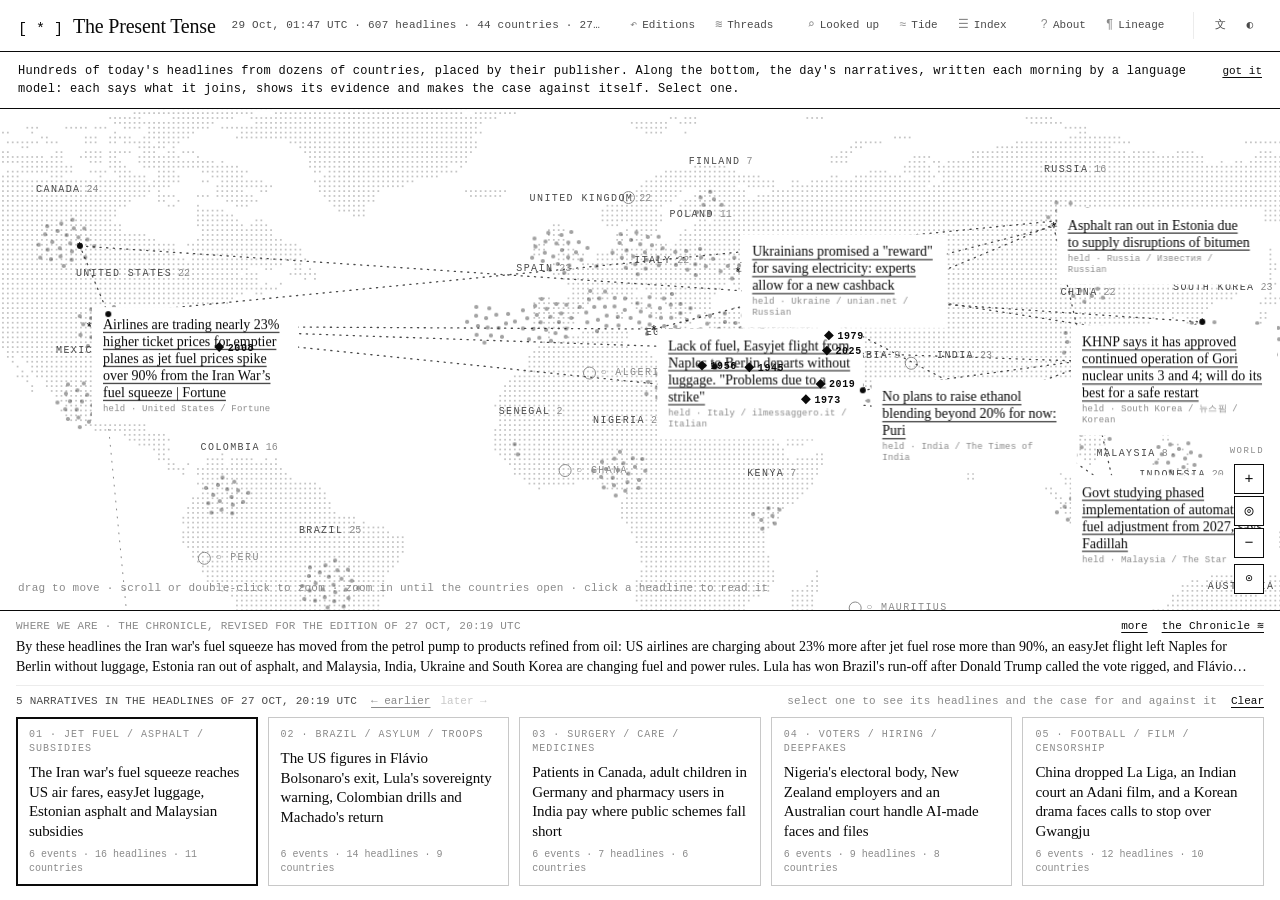
==== index.html @ 2116d000 "No quota, the difference that survives the join, firmness, and the Chronicle's withdrawn list The wr" ====
<!doctype html>
<html lang="en">
<head>
<meta charset="utf-8">
<meta name="viewport" content="width=device-width, initial-scale=1, viewport-fit=cover">
<title>The Present Tense</title>
<meta name="description" content="A field of the world's headlines and the narratives that run through them, with sources, the connections spelled out, and the case against each one.">
<meta name="theme-color" content="#ffffff">
<link rel="icon" href="favicon.svg" type="image/svg+xml">
<link rel="apple-touch-icon" href="icon-180.png">
<link rel="manifest" href="manifest.webmanifest">
<meta property="og:type" content="website">
<meta property="og:site_name" content="The Present Tense">
<meta property="og:title" content="The Present Tense">
<meta property="og:description" content="The day's headlines from dozens of countries, and three to five narratives a day that join them.">
<meta property="og:url" content="https://presenttense.news/">
<meta property="og:image" content="https://presenttense.news/preview.png">
<meta property="og:image:width" content="1200">
<meta property="og:image:height" content="630">
<meta name="twitter:card" content="summary_large_image">
<meta name="twitter:title" content="The Present Tense">
<meta name="twitter:description" content="The day's headlines from dozens of countries, and three to five narratives a day that join them.">
<meta name="twitter:image" content="https://presenttense.news/preview.png">
<link rel="stylesheet" href="style.css">
<script src="app.js" defer></script>
</head>
<body>
<a class="skip" href="#index-panel" data-open="index">Skip to the plain list of headlines</a>

<header class="mast" id="mast">
  <a class="mark" href="#" data-action="home" aria-label="The Present Tense, home">
    <span class="glyph" aria-hidden="true">[ * ]</span>
    <span class="name">The Present Tense</span>
  </a>
  <div class="edition mono" id="edition">opening the collection…</div>
  <nav class="tools" aria-label="Views">
    <span class="group">
      <button class="tool" data-open="editions" aria-pressed="false" data-tip="Every day's narratives, kept. Step back to where we were."><span class="long">Editions</span><span class="short" aria-hidden="true">↶</span></button>
      <a class="tool" href="threads.html" data-tip="The narratives across days, drawn as threads, with the Chronicle beneath."><span class="long">Threads</span><span class="short" aria-hidden="true">≋</span></a>
    </span>
    <span class="group">
      <button class="tool" data-open="attention" aria-pressed="false" data-tip="What people looked up on Wikipedia and talked about on Bluesky and Mastodon yesterday, beside what was printed."><span class="long">Looked up</span><span class="short" aria-hidden="true">⌕</span></button>
      <button class="tool" data-open="tide" aria-pressed="false" data-tip="What arrived, stayed and departed since the previous collection of headlines."><span class="long">Tide</span><span class="short" aria-hidden="true">≈</span></button>
      <button class="tool" data-open="index" aria-pressed="false" data-tip="Every headline in this edition as a plain, searchable list."><span class="long">Index</span><span class="short" aria-hidden="true">☰</span></button>
    </span>
    <span class="group">
      <button class="tool" data-open="about" aria-pressed="false" data-tip="What this is, how it is made, what it costs, who made it."><span class="long">About</span><span class="short" aria-hidden="true">?</span></button>
      <a class="tool" href="lineage.html" data-tip="The books and arguments the idea comes from."><span class="long">Lineage</span><span class="short" aria-hidden="true">¶</span></a>
    </span>
    <span class="group settings">
      <button class="tool glyph-tool" id="lang" aria-pressed="false" aria-label="Original language" data-tip="Each headline in the language it was published in.">文</button>
      <button class="tool glyph-tool" id="night" aria-pressed="false" aria-label="Night" data-tip="White on black.">◐</button>
    </span>
  </nav>
</header>

<div class="first mono" id="first" hidden role="note">
  <span class="first-text">Hundreds of today's headlines from dozens of countries, placed by their publisher. Along the bottom, the day's narratives, written each morning by a language model: each says what it joins, shows its evidence and makes the case against itself. Select one.</span>
  <button class="first-close text" id="first-close" type="button">got it</button>
</div>
<div class="tip mono" id="tip" hidden role="tooltip"></div>

<main id="field" class="field" aria-label="The field of headlines">
  <canvas id="ground" aria-hidden="true"></canvas>
  <div id="world" class="world atlas" aria-hidden="false"></div>
  <div id="labels" class="labels" aria-hidden="true"></div>
  <div class="zoom mono" aria-label="Zoom">
    <span class="zoom-level" id="zoom-level" aria-live="polite">WORLD</span>
    <button id="zoom-in" title="Zoom in (+)">+</button>
    <button id="zoom-fit" title="Fit the constellation (1)">◎</button>
    <button id="zoom-out" title="Zoom out (−)">−</button>
    <button id="zoom-world" title="The whole world (0)">⊙</button>
  </div>
  <p class="hint mono" id="hint">drag to move · scroll or double-click to zoom · zoom in until the countries open · click a headline to read it</p>
  <button class="field-cover mono" id="field-cover" type="button" aria-label="Open the field of headlines"><span>open the field ↗</span></button>
  <button class="field-back mono" id="field-back" type="button">↓ narratives</button>
  <section class="walk" id="walk" hidden aria-label="Walking a narrative" aria-live="polite">
    <div class="walk-top mono"><span id="walk-k"></span><span class="walk-ctl"><button class="text" id="walk-prev" type="button" aria-label="Previous step">←</button><button class="text" id="walk-play" type="button" aria-pressed="false" title="Step through on its own">play</button><button class="text" id="walk-next" type="button" aria-label="Next step">→</button><button class="text" id="walk-stop" type="button" aria-label="Stop walking">×</button></span></div>
    <p class="walk-h" id="walk-h"></p>
    <p class="walk-t" id="walk-t"></p>
    <div class="walk-srcs" id="walk-srcs"></div>
  </section>
</main>

<section class="sheet mono" id="sheet" aria-label="The headlines this narrative cites">
  <button class="sheet-bar" id="sheet-bar" type="button" aria-expanded="false">
    <span class="sheet-k" id="sheet-k"></span>
    <span class="sheet-n" id="sheet-n"></span>
    <span class="sheet-m" id="sheet-m"></span>
  </button>
  <div class="sheet-body" id="sheet-body" hidden></div>
</section>

<section class="narratives" id="narratives" aria-label="The narratives in today's headlines">
  <div class="standing" id="standing" hidden>
    <div class="standing-head mono">
      <span class="standing-eyebrow" id="standing-eyebrow">WHERE WE ARE</span>
      <span class="standing-actions">
        <button class="text" id="standing-more" type="button" aria-expanded="false">more</button>
        <a class="text" href="threads.html#chronicle">the Chronicle ≋</a>
      </span>
    </div>
    <p class="standing-text" id="standing-text"></p>
    <div class="standing-open" id="standing-open" hidden>
      <div class="standing-threads mono" id="standing-threads"></div>
      <div class="standing-record" id="standing-record" hidden></div>
    </div>
  </div>
  <div class="narratives-head mono">
    <span class="narratives-when"><span id="narratives-count">NARRATIVES</span>
      <span class="editions-nav" id="editions-nav" hidden>
        <button class="text" id="edition-earlier" title="The edition before this one">← earlier</button>
        <button class="text" id="edition-later" title="The edition after this one">later →</button>
        <button class="text" id="edition-now" hidden title="Back to today's edition">now</button>
      </span></span>
    <span class="narratives-actions">
      <span id="narratives-hint" class="narratives-hint">select one to see its headlines and the case for and against it</span>
      <button class="text" id="narratives-clear" hidden>Clear</button>
    </span>
  </div>
  <div class="narratives-strip" id="narratives-strip" role="list"></div>
</section>

<aside class="drawer" id="drawer" hidden aria-label="Narrative">
  <div class="drawer-top mono">
    <span id="drawer-eyebrow">NARRATIVE</span>
    <button class="close" data-close="drawer" aria-label="Close the narrative">×</button>
  </div>
  <div class="drawer-body" id="drawer-body"></div>
</aside>

<aside class="panel" id="editions-panel" hidden aria-label="Editions: every edition of narratives">
  <div class="panel-top mono"><span>EDITIONS · WHERE WE WERE</span><button class="close" data-close="editions" aria-label="Close">×</button></div>
  <div class="panel-body" id="editions-body"></div>
</aside>

<aside class="panel" id="attention-panel" hidden aria-label="What people looked up and talked about">
  <div class="panel-top mono"><span>LOOKED UP · A SECOND REGISTER</span><button class="close" data-close="attention" aria-label="Close">×</button></div>
  <div class="panel-body" id="attention-body"></div>
</aside>

<aside class="panel" id="tide-panel" hidden aria-label="The tide: what changed since the previous edition">
  <div class="panel-top mono"><span>THE TIDE</span><button class="close" data-close="tide" aria-label="Close">×</button></div>
  <div class="panel-body" id="tide-body"></div>
</aside>

<aside class="panel" id="index-panel" hidden aria-label="Every headline in this edition">
  <div class="panel-top mono"><span>THE INDEX</span><button class="close" data-close="index" aria-label="Close">×</button></div>
  <div class="panel-body" id="index-body">
    <div class="index-controls">
      <input id="search" type="search" placeholder="Search headlines, publishers, countries" aria-label="Search headlines">
      <div class="chips" id="region-chips"></div>
    </div>
    <ol class="index-list" id="index-list"></ol>
  </div>
</aside>

<aside class="panel" id="about-panel" hidden aria-label="About this site">
  <div class="panel-top mono"><span>ABOUT</span><button class="close" data-close="about" aria-label="Close">×</button></div>
  <div class="panel-body prose" id="about-body">
    <h2>The day's headlines, and the narratives that run through them.</h2>
    <p>The Present Tense gathers hundreds of headlines from publishers in dozens of countries and lays them out as a field, roughly by geography, each one a link to the original report. Once a day a language model reads the whole collection and writes, in plain language, three to five narratives: only the joins that hold, so a quiet day has fewer. A narrative is an idea that joins unlike events: a price in one country, a strike in a second, a court case in a third, that turn out to share a cause, a mechanism, an actor or a shape.</p>
    <p>The narrative is the idea; the headlines are its evidence; what it joins is listed at the top of each one. They are shown along the bottom of the page. Every edition is kept: <button class="tool-ref" data-open="editions" type="button"><span class="g" aria-hidden="true">↶</span>Editions</button> lists where we were, each narrative says what it continues from the edition before and what has changed, and the field can be stepped back to the headlines an earlier edition read. <a class="tool-ref" href="threads.html"><span class="g" aria-hidden="true">≋</span>Threads</a> draws the narratives across days and carries the Chronicle, a running account of where things stand by these headlines, revised after each edition. <a class="tool-ref" href="lineage.html"><span class="g" aria-hidden="true">¶</span>Lineage</a> says where the idea comes from.</p>
      <p><button class="tool-ref" data-open="attention" type="button"><span class="g" aria-hidden="true">⌕</span>Looked up</button> is a second register beside the headlines: yesterday's most-viewed Wikipedia articles in each of twenty-eight language editions, Bluesky's trending topics and the hashtags trending on a few Mastodon servers. It shows what people looked up and talked about against what publishers printed. It is context for the narratives, never evidence, and the model may mention it but cannot cite it.</p>
      <p>"Walk this narrative", at the top of each one, steps through it a beat at a time with the field moving under it: the claim, each event and its headlines, each connection, each horizon back in time, and the case against. Each narrative says how firm it is: firm when the cause or actor is named in the headlines themselves, plausible when the join is a reading a careful reader could contest, tentative when the pattern may be an artefact of the sample or the day. The narratives are interpretations, not findings. Each one states a claim, shows which headlines it rests on, says what might connect them, and then sets out the strongest case against itself in a final section called <em>The case against</em>. Read both. The point is the argument, not the verdict.</p>
    <h3>Where we are, and the record</h3>
    <p>At the top of the narratives sits a paragraph from the Chronicle: where things stand today by these headlines, revised after every edition, with its threads as links into the narratives that continue them. The whole Chronicle, with every earlier version, is on <a href="threads.html#chronicle">Threads</a>. Beneath it is the record: with each revision the Chronicle's keeper writes one sentence saying what the day is in the longer story since 1945. Those sentences are added to and never revised, so over months they become a history of the present written as it happened, by a machine that is held to what it said.</p>
    <h3>What you are looking at</h3>
    <p>Headlines come from the GDELT Article List, which indexes world news metadata: titles, links, publishers, languages and timestamps. Nothing else is copied. Each headline links to its publisher. The map places a headline at its <em>publisher's</em> country, never at the event's location. Headlines appear in English by default; the original wording is always one tap away (<span class="tool-ref static"><span class="g" aria-hidden="true">文</span>Original</span> in the header), and a country's press is not that country's people. <button class="tool-ref" data-open="index" type="button"><span class="g" aria-hidden="true">☰</span>Index</button> is every headline in the edition as a plain, searchable list.</p>
    <p>Geography on this page is loose on purpose. Headlines are pushed apart so you can read them, so Europe swells and the oceans fill. Hollow rings mark countries we have publishers for but heard nothing from in this collection. That is a gap in our listening, not a silence in the country. Many countries have no publisher here at all. The field is partial and says so.</p>
    <h3>How we got here</h3>
    <p>Every narrative ends with four horizons, each anchored to the start of a regime the world is still living inside: since 2020, since 2008, since 1989 and since 1945. Each asks what that regime put in place that today's headlines are living inside. When a join is about something older than 1945, water, land, a border, a religion, the writer may add a fifth horizon that reaches further back and names its own starting year. They place the day's pattern on longer trajectories, sociological, economic, demographic, migratory, environmental, technological and legal, and they point to the moments and books they stand on. A ruler above them marks those moments, and a click on a mark finds it in the field. Zoom the field out past the world and it reaches back in time: today's headlines fade and the library's moments appear at their places, Masjed Soleyman in 1908, Suez in 1869, Petrograd in 1917, each a link, with dotted lines from the moments a narrative stands on to the headlines it joins. They are written as a trajectory, not a verdict: how the present might have arrived, with the dates and institutions named so the reader can check and disagree.</p>
    <h3>The tide</h3>
    <p><button class="tool-ref" data-open="tide" type="button"><span class="g" aria-hidden="true">≈</span>Tide</button> compares every collection with the one before. Headlines that arrived, stayed or departed are marked, and departed headlines can be shown as ghosts. The present is only legible against the recent past.</p>
    <h3>How it stays live</h3>
    <p id="about-live">A scheduled job collects a fresh bounded sample of headlines, translates new ones, and asks Claude to write a new edition of narratives against a strict schema: a claim, sourced sections, a mandatory case against, and four historical horizons. Headlines are collected four times a day and read once, in a batch request that runs the same model at half the price; the headlines a narrative cites stay in the field until the next edition. The site refuses an edition whose citations do not resolve. Collection without a key keeps the previous narratives and marks them as older than the headlines.</p>
    <h3>What it costs, and how to help</h3>
    <p id="about-support">The site is free, with no paywall and no advertising. It costs about US$1.15 a day to run, almost all of it the model's fees for writing the narratives and revising the Chronicle. If you read it and want it to keep going, you can <a href="https://ko-fi.com/thepresenttense" target="_blank" rel="noopener">buy it a coffee</a>; a coffee covers two or three editions. Donations pay that bill and nothing else.</p>
    <p id="about-contact">Write to <a href="mailto:hello@presenttense.news">hello@presenttense.news</a>. If a narrative joins things it should not, or misses a join it should have made, that is the kind of reading the site is for, and it is worth saying so.</p>
    <h3>Credits and limits</h3>
    <p>Concept and direction: Craig Smith. First prototype, collector and map derivation: Codex. This version, the seed edition and the writing brief: Claude. Headline metadata: <a href="https://www.gdeltproject.org/" target="_blank" rel="noopener">The GDELT Project</a>. Land: <a href="https://www.naturalearthdata.com/" target="_blank" rel="noopener">Natural Earth</a>. The line "the future arrives as somebody else's maintenance" is Codex's.</p>
    <p>Visits are counted by <a href="https://www.goatcounter.com/" target="_blank" rel="noopener">GoatCounter</a>: page views only, no cookies, no identification of readers, and nothing about which narrative or headline you opened. The counts are <a href="https://presenttense.goatcounter.com/" target="_blank" rel="noopener">public</a>.</p>
    <p class="mono small" id="about-edition"></p>
  </div>
</aside>

<aside class="panel" id="more-panel" hidden aria-label="More">
  <div class="panel-top mono"><span>MORE</span><button class="close" data-close="more" aria-label="Close">×</button></div>
  <div class="panel-body more-body" id="more-body">
    <button class="more-item" data-open="editions" type="button"><span class="w">EDITIONS</span><span class="d">Every edition of narratives, where we were</span></button>
    <button class="more-item" data-open="tide" type="button"><span class="w">THE TIDE</span><span class="d">What arrived, stayed and departed since the previous collection</span></button>
    <button class="more-item" data-open="index" type="button"><span class="w">THE INDEX</span><span class="d">Every headline, as a plain searchable list</span></button>
    <a class="more-item" href="threads.html"><span class="w">THREADS</span><span class="d">The narratives across days, and the Chronicle</span></a>
    <button class="more-item" data-open="about" type="button"><span class="w">ABOUT</span><span class="d">What this is, what it costs, who made it</span></button>
    <a class="more-item" href="lineage.html"><span class="w">LINEAGE</span><span class="d">Where the idea comes from</span></a>
    <button class="more-item" id="more-lang" type="button"><span class="w">ORIGINAL</span><span class="d">Show headlines in their source language</span></button>
    <button class="more-item" id="more-night" type="button"><span class="w">NIGHT</span><span class="d">White on black</span></button>
    <p class="support">The site is free and costs about US$1.15 a day to write. <a href="https://ko-fi.com/thepresenttense" target="_blank" rel="noopener">Buy it a coffee</a> if you want it to keep going. Write to <a href="mailto:hello@presenttense.news">hello@presenttense.news</a>.</p>
  </div>
</aside>

<nav class="tabs mono" id="tabs" aria-label="Sections">
  <button class="tab" data-tab="field" type="button" aria-pressed="false"><span class="g" aria-hidden="true">⊙</span>Field</button>
  <button class="tab" data-tab="paper" type="button" aria-pressed="true"><span class="g" aria-hidden="true">¶</span>Narratives</button>
  <a class="tab" href="threads.html"><span class="g" aria-hidden="true">≋</span>Threads</a>
  <button class="tab" data-tab="attention" type="button" aria-pressed="false"><span class="g" aria-hidden="true">⌕</span>Looked up</button>
  <button class="tab" data-tab="more" type="button" aria-pressed="false"><span class="g" aria-hidden="true">⋯</span>More</button>
</nav>

<div class="card" id="card" hidden role="dialog" aria-label="Headline"></div>
<div class="scrim" id="scrim" hidden></div>
<div class="toast mono" id="toast" hidden></div>
<div id="errlog" hidden></div>
<!-- Visits are counted by GoatCounter: page views only, no cookies, no fingerprinting, and the URL hash (which carries the view state) is never sent. -->
<script data-goatcounter="https://presenttense.goatcounter.com/count" async src="https://gc.zgo.at/count.js"></script>
</body>
</html>
---- style.css ----
:root {
  --bg: #ffffff;
  --ink: #0a0a0a;
  --ink-2: #4a4a4a;
  --ink-3: #8a8a8a;
  --ink-4: #c8c8c8;
  --ink-5: #ececec;
  --panel: #ffffff;
  --land-far: #c4c4c4;
  --land-near: #dedede;
  --serif: "Iowan Old Style", "Palatino Linotype", Palatino, Georgia, "Times New Roman", serif;
  --mono: ui-monospace, "SF Mono", Menlo, Consolas, "Liberation Mono", monospace;
  --sans: -apple-system, BlinkMacSystemFont, "Helvetica Neue", Arial, sans-serif;
  --mast-h: 52px;
  --strip-h: 150px;
  --drawer-w: 460px;
  --ease: cubic-bezier(.2,.7,.2,1);
}
:root[data-theme="night"] {
  --bg: #050505;
  --ink: #f2f2f2;
  --ink-2: #c0c0c0;
  --ink-3: #8c8c8c;
  --ink-4: #4a4a4a;
  --ink-5: #1c1c1c;
  --panel: #0a0a0a;
  --land-far: #4e4e4e;
  --land-near: #2a2a2a;
}

* { box-sizing: border-box; }
html, body { height: 100%; margin: 0; }
body {
  background: var(--bg);
  color: var(--ink);
  font-family: var(--serif);
  font-size: 16px;
  line-height: 1.4;
  overflow: hidden;
  -webkit-font-smoothing: antialiased;
}
.mono { font-family: var(--mono); font-size: 11px; letter-spacing: .02em; }
.small { font-size: 11px; color: var(--ink-3); }
button { font: inherit; color: inherit; background: none; border: 0; padding: 0; cursor: pointer; }
button:focus-visible, a:focus-visible, input:focus-visible { outline: 2px solid var(--ink); outline-offset: 2px; }
a { color: inherit; }
[hidden] { display: none !important; }
.skip { position: absolute; left: -999px; top: 8px; background: var(--bg); padding: 6px 10px; z-index: 100; }
.skip:focus { left: 8px; }

/* Masthead */
.mast {
  position: fixed; inset: 0 0 auto 0; height: var(--mast-h); z-index: 30;
  display: grid; grid-template-columns: auto 1fr auto; align-items: center; gap: 16px;
  padding: 0 18px; background: var(--bg); border-bottom: 1px solid var(--ink);
}
.mark { display: flex; align-items: baseline; gap: 10px; text-decoration: none; }
.mark .glyph { font-family: var(--mono); font-size: 15px; }
.mark .name { font-size: 20px; letter-spacing: -.01em; }
.edition { color: var(--ink-2); text-align: center; white-space: nowrap; overflow: hidden; text-overflow: ellipsis; }
.tools { display: flex; gap: 2px; align-items: center; }
.tools .group { display: inline-flex; gap: 2px; }
.tools .group + .group { margin-left: 14px; }
.tools .group.settings { margin-left: 18px; padding-left: 12px; border-left: 1px solid var(--ink-5); }
.glyph-tool { font-size: 13px; padding: 4px 7px; }
/* a plain sentence under a header item, on hover or focus */
.tip { position: fixed; top: calc(var(--mast-h) + 6px); z-index: 60; max-width: 300px; background: var(--ink); color: var(--bg); padding: 7px 10px; font-size: 11px; line-height: 1.45; letter-spacing: .01em; pointer-events: none; }
.tip::before { content: ""; position: absolute; top: -5px; left: var(--tip-x, 20px); border: 5px solid transparent; border-top: 0; border-bottom-color: var(--ink); }
/* the first visit: one line under the masthead, dismissed once */
.first { position: fixed; left: 0; right: 0; top: var(--mast-h); z-index: 29; display: flex; gap: 18px; align-items: baseline; justify-content: space-between; padding: 10px 18px; background: var(--bg); border-bottom: 1px solid var(--ink); color: var(--ink); font-size: 12px; line-height: 1.5; }
.first-close { white-space: nowrap; }
.tool { font-family: var(--mono); font-size: 11px; padding: 6px 9px; border-radius: 2px; color: var(--ink-2); }
.tool { display: inline-flex; align-items: center; }
.tool .short { display: inline; order: -1; margin-right: 5px; color: var(--ink-3); font-size: 12px; letter-spacing: 0; }
.tool:hover .short, .tool[aria-pressed="true"] .short { color: inherit; }
.tool:hover { color: var(--ink); }
.tool[aria-pressed="true"] { color: var(--bg); background: var(--ink); }

/* Field */
.field {
  position: fixed; inset: var(--mast-h) 0 0 0; overflow: hidden; cursor: grab;
  touch-action: none; user-select: none; -webkit-user-select: none;
}
.field.dragging { cursor: grabbing; }
#ground { position: absolute; inset: 0; width: 100%; height: 100%; }
.world, .labels { position: absolute; left: 0; top: 0; width: 0; height: 0; }
.labels { pointer-events: none; }

.bead {
  position: absolute; left: 0; top: 0; width: 220px;
  padding: 6px 8px; text-align: left; line-height: 1.22;
  font-size: 15px; color: var(--ink);
  transform-origin: 0 0; will-change: transform;
  transition: opacity .35s var(--ease);
}
.bead .t { display: block; }
.bead .m { display: block; font-family: var(--mono); font-size: 9.5px; color: var(--ink-3); margin-top: 3px; letter-spacing: .02em; }
.bead .alt { display: none; font-size: 12px; font-style: italic; color: var(--ink-2); margin-top: 3px; }
.bead .dot { display: none; width: 6px; height: 6px; border-radius: 50%; background: var(--ink); margin: 1px; }
.bead:hover { z-index: 5; }
.bead:hover .alt { display: block; }
.bead.lit { z-index: 6; width: 200px; background: var(--bg); box-shadow: 0 0 0 3px var(--bg); font-size: 14px; }
.bead.lit .t { text-decoration: underline; text-decoration-thickness: 1px; text-underline-offset: 3px; }
.bead.lit .m { font-size: 9px; }
.bead.lit.quiet { width: auto; padding: 0; background: none; box-shadow: none; }
.bead.lit.quiet .t, .bead.lit.quiet .m, .bead.lit.quiet .alt { display: none; }
.bead.lit.quiet .dot { display: block; }
.bead.ghost { color: var(--ink-3); font-style: italic; }
.bead.ghost .t::before { content: "† "; font-style: normal; }
.world.tide .bead.arrived .m::before { content: "+ "; color: var(--ink); }
.bead.focus { z-index: 7; }
.bead.held .m::before { content: "held · "; color: var(--ink-3); }

/* zoom levels: atlas and region show dots; near and close show cards */
.world.atlas .bead:not(.lit), .world.region .bead:not(.lit) { width: 14px; height: 14px; padding: 0; }
.world.atlas .bead:not(.lit) .t, .world.atlas .bead:not(.lit) .m, .world.atlas .bead:not(.lit) .alt,
.world.region .bead:not(.lit) .t, .world.region .bead:not(.lit) .m, .world.region .bead:not(.lit) .alt { display: none; }
.world.atlas .bead:not(.lit) .dot, .world.region .bead:not(.lit) .dot { display: block; }
.world.atlas .bead:not(.lit) .dot { width: 3.5px; height: 3.5px; margin: 5.25px; }
.world.region .bead:not(.lit) .dot { width: 5px; height: 5px; margin: 4.5px; }
.world.atlas .bead:not(.lit):hover .t, .world.region .bead:not(.lit):hover .t, .world.atlas .bead:not(.lit):focus-visible .t, .world.region .bead:not(.lit):focus-visible .t {
  display: block; position: absolute; left: 14px; top: -3px; width: 230px; font-size: 13px; line-height: 1.2;
  background: var(--bg); box-shadow: 0 0 0 3px var(--bg); z-index: 9;
}
.world.atlas .bead:not(.lit):hover .m, .world.region .bead:not(.lit):hover .m { display: block; position: absolute; left: 14px; top: 100%; }
.world.time .bead:not(.lit) { width: 14px; height: 14px; padding: 0; }
.world.time .bead:not(.lit) .t, .world.time .bead:not(.lit) .m, .world.time .bead:not(.lit) .alt { display: none; }
.world.time .bead:not(.lit) .dot { display: block; width: 3px; height: 3px; margin: 5.5px; }
.world.near .bead:not(.lit) { width: 220px; }
.world.close .bead:not(.lit) { width: 300px; font-size: 18px; }
.world.near .bead:not(.lit) .t, .world.close .bead:not(.lit) .t { animation: appear .3s var(--ease); }
@keyframes appear { from { opacity: 0; } to { opacity: 1; } }

.world.reading .bead:not(.lit):not(.ghost) { opacity: .38; }
.world.reading.near .bead:not(.lit):not(.ghost), .world.reading.close .bead:not(.lit):not(.ghost) { opacity: .6; }
.world.reading.near .bead:not(.lit):not(.ghost):hover, .world.reading.close .bead:not(.lit):not(.ghost):hover { opacity: 1; }
.world.reading.focusing .bead.lit:not(.focus) { opacity: .4; }
.world.reading .bead.ghost { opacity: .15; }
.world.tide .bead.lit { }

/* moments: the library's history at its places, shown when the field is zoomed out past the world (and, when lit by a narrative, at the world too) */
.moment { position: absolute; left: 0; top: 0; display: none; align-items: baseline; gap: 5px; padding: 0; background: none; color: var(--ink-2); font-family: var(--mono); font-size: 10px; letter-spacing: .06em; white-space: nowrap; cursor: pointer; z-index: 4; opacity: calc(.3 + .45 * var(--time, 0)); }
.moment.on { display: inline-flex; }
.moment .mk { width: 5px; height: 5px; background: var(--ink-2); transform: rotate(45deg); flex: none; }
.moment .y { color: var(--ink); }
.moment .p { color: var(--ink-3); }
.moment.quiet .y, .moment.quiet .p { display: none; }
.moment:hover, .moment.focus { z-index: 8; opacity: 1; color: var(--ink); }
.moment:hover .p, .moment.focus .p, .moment.lit .p { color: var(--ink-2); }
.moment.lit { opacity: 1; z-index: 6; }
.moment.lit .mk { background: var(--ink); width: 7px; height: 7px; }
.moment.lit .y { font-weight: 700; }
.moment.lit.quiet .y { display: inline; }
.world.time .bead:not(.lit) { opacity: calc(1 - .8 * var(--time, 0)) !important; }
.world.time .bead.lit { opacity: calc(1 - .35 * var(--time, 0)); }
.field.time .label { opacity: .3; }
.ruler-mark { background: none; border: 0; padding: 0; cursor: pointer; }
.label {
  position: absolute; left: 0; top: 0; transform-origin: 0 0; white-space: nowrap;
  font-family: var(--mono); font-size: 10px; letter-spacing: .14em; color: var(--ink-2); text-transform: uppercase;
}
.label b { font-weight: 400; color: var(--ink-3); margin-left: 6px; letter-spacing: 0; }
.label.silent { color: var(--ink-3); }
.label.silent::before { content: "○ "; }
.label.new-voice::before { content: "+ "; }
.world.near .label, .world.close .label { font-size: 12px; letter-spacing: .18em; color: var(--ink); }
.world.near .label b, .world.close .label b { color: var(--ink-3); }
.world.near .label b::before, .world.close .label b::before { content: "· "; }

.zoom { position: absolute; right: 16px; bottom: calc(var(--strip-h) + 16px); display: flex; flex-direction: column; align-items: flex-end; gap: 2px; z-index: 12; }  /* above lit and focused beads (6, 7) and the open bead (9) */
.zoom button { width: 30px; height: 30px; border: 1px solid var(--ink); background: var(--bg); font-size: 15px; line-height: 1; }
.zoom button:hover { background: var(--ink); color: var(--bg); }
.zoom button:disabled { color: var(--ink-4); border-color: var(--ink-4); cursor: default; }
.zoom button:disabled:hover { background: var(--bg); }
.zoom-level { font-size: 9px; letter-spacing: .16em; color: var(--ink-3); margin-bottom: 4px; }
#zoom-world { font-size: 12px; margin-top: 4px; }
/* the walk: one step at a time through a narrative, the field moving with it */
.walk { position: absolute; left: 18px; bottom: calc(var(--strip-h) + 16px); width: 440px; max-width: calc(100% - 36px); z-index: 16; background: var(--bg); border: 1px solid var(--ink); padding: 10px 14px 12px; box-shadow: 0 0 0 4px var(--bg); }
.walk-top { display: flex; justify-content: space-between; align-items: baseline; gap: 12px; color: var(--ink-3); }
.walk-ctl { display: inline-flex; gap: 12px; }
.walk-ctl .text[aria-pressed="true"] { color: var(--ink); }
.walk-h { font-family: var(--serif); font-size: 19px; line-height: 1.2; letter-spacing: -.01em; margin: 6px 0 4px; }
.walk-t { font-family: var(--serif); font-size: 14px; line-height: 1.4; margin: 0; color: var(--ink-2); max-height: 7.2em; overflow: hidden; }
.walk-srcs { margin-top: 8px; display: flex; flex-direction: column; gap: 4px; }
.walk-srcs .source { font-size: 12.5px; }
body.walking .hint, body.walking .zoom { display: none; }
@media (max-width: 760px) {
  .walk { left: 12px; right: 12px; width: auto; max-width: none; bottom: calc(var(--tabs-h) + 12px); }
  body.walking .field-back, body.walking .sheet { display: none !important; }
  .walk-t { font-size: 14.5px; max-height: 8.6em; }
}
.walk-btn { display: inline-block; margin: 0 0 14px; font-family: var(--mono); font-size: 11px; letter-spacing: .06em; }
.hint { position: absolute; left: 18px; bottom: calc(var(--strip-h) + 14px); color: var(--ink-3); margin: 0; z-index: 11; pointer-events: none; }

/* Narratives: the strip along the bottom */
.narratives {
  position: fixed; left: 0; right: 0; bottom: 0; z-index: 20; background: var(--bg); border-top: 1px solid var(--ink);
  padding: 8px 16px 12px; transition: right .5s var(--ease);
}
body.drawer-open .narratives { right: var(--drawer-w); }
/* Where we are: the Chronicle's standing paragraph, lifted to the top of the paper. Collapsed to two lines until opened. */
.standing { border-bottom: 1px solid var(--ink-5); margin: 0 0 8px; padding: 0 0 8px; }
.standing-head { display: flex; justify-content: space-between; align-items: baseline; gap: 12px; color: var(--ink-3); margin-bottom: 3px; }
.standing-actions { display: inline-flex; gap: 14px; white-space: nowrap; flex: none; }
.standing-text { font-family: var(--serif); font-size: 14px; line-height: 1.4; margin: 0; color: var(--ink); display: -webkit-box; -webkit-line-clamp: 2; -webkit-box-orient: vertical; overflow: hidden; }
.standing.open .standing-text { display: block; -webkit-line-clamp: none; overflow: visible; }
.standing-open { margin-top: 8px; display: flex; flex-direction: column; gap: 8px; }
.standing-threads { display: flex; flex-wrap: wrap; gap: 6px 8px; color: var(--ink-3); }
.standing-threads .chip { border: 1px solid var(--ink-4); padding: 2px 7px; font-size: 10px; letter-spacing: .06em; color: var(--ink-2); background: none; cursor: pointer; }
.standing-threads .chip:hover { border-color: var(--ink); color: var(--ink); }
.standing-threads a.chip { text-decoration: none; }
.standing-threads .chip.silent { color: var(--ink-3); border-style: dashed; }
.standing-record .sect { margin: 0 0 2px; }
.standing-record .rec { display: grid; grid-template-columns: 56px 1fr; gap: 10px; font-family: var(--serif); font-size: 13.5px; line-height: 1.4; margin: 0 0 3px; }
.standing-record .rec .d { font-family: var(--mono); font-size: 10px; letter-spacing: .08em; color: var(--ink-3); padding-top: 3px; }
.narratives-head { display: flex; justify-content: space-between; align-items: baseline; gap: 12px; color: var(--ink-2); margin-bottom: 8px; }
.narratives-actions { display: inline-flex; gap: 14px; align-items: baseline; }
.narratives-hint { color: var(--ink-3); }
.narratives-when { display: inline-flex; gap: 14px; align-items: baseline; flex-wrap: wrap; }
.editions-nav { display: inline-flex; gap: 10px; }
.editions-nav .text { color: var(--ink-3); }
.editions-nav .text:hover:not(:disabled) { color: var(--ink); }
.editions-nav .text:disabled { color: var(--ink-4); cursor: default; text-decoration: none; }
.narratives.past { background: var(--ink-5); }
.narratives.past #narratives-count { color: var(--ink); }
.since { margin: 0 0 16px; padding: 10px 12px; border-left: 2px solid var(--ink); }
.since .sect { margin: 0 0 4px; }
.since-text { font-size: 14px; line-height: 1.45; color: var(--ink-2); margin: 0 0 6px; }
.since-link { display: block; text-align: left; font-family: var(--mono); font-size: 11px; color: var(--ink-2); line-height: 1.5; padding: 2px 0; }
.since-link .q { font-family: var(--serif); font-size: 13px; color: var(--ink); }
.since-link:hover .q { text-decoration: underline; }
.editions-intro { font-size: 14px; color: var(--ink-2); line-height: 1.45; margin: 0 0 18px; }
.edition-group { margin: 0 0 22px; }
.edition-group h4 { font-weight: 400; font-size: 10px; letter-spacing: .12em; color: var(--ink-3); margin: 0 0 6px; }
.edition-group h4 .when { color: var(--ink); }
.edition-group h4 .now { color: var(--ink); }
.edition-group.current h4 .when { text-decoration: underline; text-underline-offset: 3px; }
.edition-list { list-style: none; margin: 0; padding: 0; }
.edition-narrative { display: block; width: 100%; text-align: left; padding: 6px 8px; border-left: 1px solid var(--ink-4); margin: 0 0 4px; }
.edition-narrative:hover, .edition-narrative.open { border-left-color: var(--ink); background: var(--ink-5); }
.edition-narrative .k { display: block; font-family: var(--mono); font-size: 9.5px; letter-spacing: .08em; color: var(--ink-3); margin-bottom: 2px; }
.edition-narrative .n { display: block; font-size: 14px; line-height: 1.3; }
/* lineage page */
.page { max-width: 660px; margin: 0 auto; padding: 96px 18px 96px; }
.page h1 { font-size: 34px; font-weight: 400; letter-spacing: -.015em; line-height: 1.1; margin: 0 0 6px; }
.page .standfirst { font-size: 18px; color: var(--ink-2); line-height: 1.4; margin: 0 0 32px; }
.page h2 { font-size: 20px; font-weight: 400; margin: 34px 0 8px; }
.page p { font-size: 16px; line-height: 1.55; margin: 0 0 14px; }
.page .back { font-family: var(--mono); font-size: 11px; color: var(--ink-2); }
.support, .page .support, .chronicle .support { font-size: 11px; color: var(--ink-3); margin: 28px 0 8px; }
.support a { color: var(--ink-2); }
.page .note { font-size: 13px; color: var(--ink-3); line-height: 1.45; border-top: 1px solid var(--ink-4); padding-top: 14px; margin-top: 36px; }
a.tool { text-decoration: none; display: inline-flex; align-items: center; }
.narratives-strip {
  display: grid; grid-auto-flow: column; grid-auto-columns: minmax(200px, 1fr); gap: 10px;
  overflow-x: auto; overscroll-behavior-x: contain; scroll-snap-type: x proximity; scrollbar-width: thin; padding-bottom: 2px;
}
.narrative {
  display: flex; flex-direction: column; gap: 7px; text-align: left; min-width: 0; padding: 10px 12px 9px;
  border: 1px solid var(--ink-4); background: var(--bg); color: var(--ink); scroll-snap-align: start;
  transition: border-color .2s var(--ease);
}
.narrative:hover { border-color: var(--ink); }
.narrative:focus-visible { outline: 2px solid var(--ink); outline-offset: 2px; }
.narrative[aria-pressed="true"] { border-color: var(--ink); box-shadow: inset 0 0 0 1px var(--ink); }
.narrative .k { font-family: var(--mono); font-size: 10px; letter-spacing: .1em; color: var(--ink-3); }
.narrative .n { font-family: var(--serif); font-size: 15px; line-height: 1.3; letter-spacing: -.005em; }
.narrative .m { font-family: var(--mono); font-size: 10px; color: var(--ink-3); margin-top: auto; }
body.drawer-open .narrative[aria-pressed="true"] .m::after { content: " · open"; color: var(--ink); }
body.drawer-open .narratives-hint { display: none; }
.text { font-family: var(--mono); font-size: 11px; color: var(--ink); text-decoration: underline; text-underline-offset: 3px; }
.text:hover { text-decoration-thickness: 2px; }
.reading-nav { display: inline-flex; gap: 14px; }

/* Drawer and panels */
.drawer, .panel {
  position: fixed; top: var(--mast-h); right: 0; bottom: 0; width: var(--drawer-w); z-index: 25;
  background: var(--panel); border-left: 1px solid var(--ink); display: flex; flex-direction: column;
  animation: slide .4s var(--ease);
}
@keyframes slide { from { transform: translateX(24px); } to { transform: none; } }
.panel { width: min(520px, 100vw); }
.drawer-top, .panel-top { display: flex; justify-content: space-between; align-items: center; padding: 10px 16px; border-bottom: 1px solid var(--ink-5); color: var(--ink-2); }
.close { font-size: 20px; line-height: 1; color: var(--ink-2); padding: 0 4px; }
.close:hover { color: var(--ink); }
.drawer-body, .panel-body { overflow-y: auto; padding: 18px 20px 60px; overscroll-behavior: contain; }

.reading-kicker { font-family: var(--mono); font-size: 11px; color: var(--ink-3); letter-spacing: .08em; }
.reading-line { font-size: 26px; line-height: 1.15; letter-spacing: -.015em; margin: 6px 0 12px; }
.reading-claim { font-size: 15px; color: var(--ink-2); line-height: 1.45; margin: 0 0 18px; }
.events { margin: 0 0 14px; }
.events .sect { margin: 0 0 4px; }
.events-list { list-style: none; margin: 0; padding: 0; display: flex; flex-wrap: wrap; gap: 6px; }
.event-btn { font-family: var(--mono); font-size: 11px; letter-spacing: .02em; color: var(--ink-2); background: none; border: 1px solid var(--line); border-radius: 2px; padding: 4px 8px; cursor: pointer; display: inline-flex; gap: 8px; align-items: baseline; text-align: left; }
.event-btn .c { color: var(--ink-3); font-size: 10px; }
.event-btn:hover, .event-btn[aria-pressed="true"] { border-color: var(--ink); color: var(--ink); }
.event-btn[aria-pressed="true"] { background: var(--ink); color: var(--paper); }
.event-btn[aria-pressed="true"] .c { color: var(--paper); opacity: .7; }
.rungs { list-style: none; margin: 0; padding: 0; border-top: 1px solid var(--ink); }
.rung { border-bottom: 1px solid var(--ink-5); }
.rung-btn { display: grid; grid-template-columns: 22px 1fr auto; gap: 10px; width: 100%; text-align: left; padding: 12px 0; align-items: baseline; }
.rung-btn .k { font-family: var(--mono); font-size: 12px; color: var(--ink-2); }
.rung-btn .l { font-size: 17px; line-height: 1.2; }
.rung-btn .kind { font-family: var(--mono); font-size: 9.5px; letter-spacing: .1em; color: var(--ink-3); text-transform: uppercase; }
.rung.observation .k::before { content: "●"; }
.rung.interpretation .k::before { content: "◐"; }
.rung.break .k::before { content: "○"; }
.rung.break { border-top: 1px solid var(--ink); margin-top: 8px; }
.rung.break .rung-btn .l { font-style: italic; }
.rung.open .rung-btn .l { text-decoration: underline; text-underline-offset: 4px; text-decoration-thickness: 1px; }
.frags { list-style: none; margin: 0 0 8px 32px; padding: 0; }
.frag-btn { display: flex; gap: 8px; width: 100%; text-align: left; padding: 7px 0; font-size: 15px; line-height: 1.25; align-items: baseline; }
.frag-btn .s { font-family: var(--mono); font-size: 11px; color: var(--ink-3); width: 10px; }
.frag.open .frag-btn { font-weight: 600; }
.frag-body { padding: 2px 0 14px 18px; }
.frag-text { margin: 0 0 12px; font-size: 15px; line-height: 1.45; }
.src-wrap { position: relative; }
.src-wrap > .text { position: absolute; right: 0; top: 8px; font-size: 10px; color: var(--ink-3); margin: 0 !important; }
.src-wrap > .text:hover { color: var(--ink); }
.src { display: block; text-decoration: none; padding: 7px 70px 7px 0; border-top: 1px solid var(--ink-5); }
.src:hover .h { text-decoration: underline; text-underline-offset: 3px; }
.src .w { font-family: var(--mono); font-size: 10px; color: var(--ink-3); letter-spacing: .04em; }
.src .h { display: block; font-size: 14px; line-height: 1.25; margin: 2px 0; }
.src .o { display: block; font-size: 12px; font-style: italic; color: var(--ink-2); }
.ref { display: block; padding: 8px 0; border-top: 1px solid var(--ink-5); text-decoration: none; }
.ref .w { font-family: var(--mono); font-size: 10px; color: var(--ink-3); letter-spacing: .06em; }
.ref .h { display: block; font-size: 14px; }
.ref .h:hover { text-decoration: underline; }
.ref .q { display: block; font-size: 12.5px; color: var(--ink-2); line-height: 1.35; margin-top: 2px; }
.sect { font-family: var(--mono); font-size: 9.5px; letter-spacing: .14em; color: var(--ink-3); margin: 12px 0 2px; }
/* How we got here */
.horizons { margin-top: 26px; }
.horizons .sect { margin: 0 0 2px; }
.horizons-intro { font-size: 13px; color: var(--ink-3); margin: 0 0 14px; font-style: italic; }
.ruler { position: relative; height: 46px; margin: 4px 6px 18px; }
.ruler-line { position: absolute; left: 0; right: 0; top: 22px; border-top: 1px solid var(--ink); }
.ruler-tick { position: absolute; top: 28px; transform: translateX(-50%); font-family: var(--mono); font-size: 9px; letter-spacing: .08em; color: var(--ink-3); }
.ruler-tick::before { content: ""; position: absolute; left: 50%; top: -7px; height: 5px; border-left: 1px solid var(--ink-3); }
.ruler-mark { position: absolute; top: 2px; transform: translateX(-50%); font-family: var(--mono); font-size: 15px; line-height: 1; color: var(--ink); text-decoration: none; }
.ruler-mark.stack { top: -9px; }
.ruler-mark.before { color: var(--ink-3); }
.ruler-mark:hover { transform: translateX(-50%) scale(1.5); }
.horizon { border-top: 1px solid var(--ink-5); padding: 12px 0 6px; }
.horizon-head { display: flex; justify-content: space-between; align-items: baseline; gap: 10px; }
.horizon-head .hl { font-size: 17px; }
.horizon-head .hy { font-family: var(--mono); font-size: 10px; color: var(--ink-3); letter-spacing: .06em; white-space: nowrap; }
.horizon-lens { font-family: var(--mono); font-size: 9.5px; letter-spacing: .14em; color: var(--ink-3); margin: 2px 0 8px; }
.horizon-text { font-size: 14.5px; line-height: 1.5; margin: 0 0 8px; }
.horizon-toggle { font-size: 10.5px; color: var(--ink-2); margin-bottom: 6px; }
.horizon-refs { display: none; margin: 2px 0 8px; }
.horizon-refs.open { display: block; }

.reading-foot { display: flex; justify-content: space-between; margin-top: 22px; padding-top: 12px; border-top: 1px solid var(--ink); }
.reading-foot .cites { font-family: var(--mono); font-size: 10.5px; color: var(--ink-3); }

/* Tide */
.tide-counts { display: grid; grid-template-columns: repeat(3, 1fr); gap: 8px; margin: 4px 0 16px; }
.tide-counts div { border: 1px solid var(--ink); padding: 10px; }
.tide-counts .n { font-size: 28px; line-height: 1; letter-spacing: -.02em; }
.tide-counts .w { font-family: var(--mono); font-size: 10px; color: var(--ink-3); letter-spacing: .08em; margin-top: 6px; }
.tide-list { list-style: none; margin: 0 0 14px; padding: 0; }
.tide-list li { padding: 6px 0; border-top: 1px solid var(--ink-5); font-size: 14px; line-height: 1.25; }
.tide-list li a { text-decoration: none; }
.tide-list li a:hover { text-decoration: underline; }
.tide-list .w { font-family: var(--mono); font-size: 10px; color: var(--ink-3); display: block; }
.tide-list li.ghost { color: var(--ink-2); font-style: italic; }
.toggle { display: inline-flex; align-items: center; gap: 8px; font-family: var(--mono); font-size: 11px; margin: 4px 0 14px; }
.toggle input { accent-color: var(--ink); }
.silent-list { font-family: var(--mono); font-size: 11px; line-height: 1.8; color: var(--ink-2); }

/* Index */
.index-controls { margin-bottom: 12px; }
#search { width: 100%; font: 15px var(--serif); padding: 8px 0; border: 0; border-bottom: 1px solid var(--ink); background: none; color: var(--ink); }
.chips { display: flex; flex-wrap: wrap; gap: 4px; margin-top: 10px; }
.chip { font-family: var(--mono); font-size: 10.5px; padding: 4px 8px; border: 1px solid var(--ink-4); border-radius: 2px; color: var(--ink-2); }
.chip[aria-pressed="true"] { background: var(--ink); color: var(--bg); border-color: var(--ink); }
.index-list { list-style: none; margin: 0; padding: 0; }
.index-list li { border-top: 1px solid var(--ink-5); padding: 8px 0; }
.index-list .w { font-family: var(--mono); font-size: 10px; color: var(--ink-3); letter-spacing: .04em; }
.index-list .h { display: block; font-size: 15px; line-height: 1.25; text-decoration: none; margin-top: 2px; }
.index-list .h:hover { text-decoration: underline; text-underline-offset: 3px; }
.index-list .o { font-size: 12px; font-style: italic; color: var(--ink-2); }
.index-list .here, .tide-list .here { font-family: var(--mono); font-size: 10px; color: var(--ink-2); text-decoration: underline; margin-left: 8px; white-space: nowrap; }

/* About */
.prose h2 { font-size: 24px; line-height: 1.15; letter-spacing: -.015em; margin: 0 0 12px; }
.prose h3 { font-family: var(--mono); font-size: 10.5px; letter-spacing: .14em; text-transform: uppercase; color: var(--ink-3); margin: 20px 0 4px; font-weight: 400; }
.prose p { margin: 0 0 10px; font-size: 15px; line-height: 1.48; }
/* a section named in the prose: its glyph, its name, and the thing itself */
.tool-ref { display: inline; font-family: var(--mono); font-size: 11px; letter-spacing: .08em; text-transform: uppercase; color: var(--ink); text-decoration: none; border-bottom: 1px solid var(--ink-4); padding: 0 1px; white-space: nowrap; vertical-align: 1px; }
.tool-ref .g { margin-right: 4px; letter-spacing: 0; }
.tool-ref:hover, .tool-ref:focus-visible { border-bottom-color: var(--ink); }
.tool-ref.static { border-bottom: 0; color: var(--ink-2); }

/* Card */
.card {
  position: fixed; z-index: 40; width: min(380px, calc(100vw - 24px)); background: var(--bg); border: 1px solid var(--ink);
  padding: 12px 14px 14px; box-shadow: 0 0 0 6px var(--bg);
}
.card .w { font-family: var(--mono); font-size: 10px; color: var(--ink-3); letter-spacing: .04em; display: flex; justify-content: space-between; }
.card .h { font-size: 19px; line-height: 1.2; margin: 6px 0 4px; letter-spacing: -.01em; }
.card .o { font-size: 13px; font-style: italic; color: var(--ink-2); margin: 0 0 8px; }
.card .t { font-family: var(--mono); font-size: 10px; color: var(--ink-3); }
.card .go { display: inline-block; margin: 10px 0 0; font-family: var(--mono); font-size: 11.5px; text-decoration: underline; text-underline-offset: 3px; }
.card .in { margin-top: 10px; padding-top: 8px; border-top: 1px solid var(--ink-5); }
.card .in button { display: block; text-align: left; font-size: 13px; line-height: 1.3; padding: 3px 0; text-decoration: underline; text-underline-offset: 3px; }
.card .in .w { margin-bottom: 2px; }
.card .close { position: absolute; right: 8px; top: 6px; }

.scrim { position: fixed; inset: 0; z-index: 24; background: transparent; }
.toast { position: fixed; left: 50%; top: calc(var(--mast-h) + 12px); transform: translateX(-50%); background: var(--ink); color: var(--bg); padding: 6px 10px; z-index: 50; }

/* Night: invert images of nothing, just the vars; keep ground dots visible */
@media (prefers-reduced-motion: reduce) { .drawer, .panel { animation: none; } }

/* The phone's furniture: hidden on larger screens */
.tabs, .field-cover, .field-back, .sheet { display: none; }
.more-body { padding-top: 6px; }
.more-item { display: block; width: 100%; text-align: left; padding: 14px 0; border-bottom: 1px solid var(--ink-5); text-decoration: none; }
.more-item .w { display: block; font-family: var(--mono); font-size: 11px; letter-spacing: .14em; color: var(--ink); }
.more-item .d { display: block; font-size: 14px; color: var(--ink-2); margin-top: 2px; }
.more-item[aria-pressed="true"] .w::after { content: " · on"; color: var(--ink-3); letter-spacing: 0; }

/* Phone: the paper first, the field second. The narratives fill the screen as a list; the field is a band above them that
   opens to full height on a tap; a tab bar sits under the thumb; the drawer is a full-screen reader. */
@media (max-width: 760px) {
  :root { --mast-h: 48px; --drawer-w: 100%; --tabs-h: calc(50px + env(safe-area-inset-bottom, 0px)); --band-h: 34dvh; }
  .mast { gap: 8px; padding: 0 12px; grid-template-columns: auto 1fr; }
  .mark .name { font-size: 17px; }
  .edition { display: none; }
  .tools { display: none; }
  .first { flex-direction: column; gap: 6px; font-size: 13px; padding: 10px 14px; }
  .tip { display: none !important; }
  .skip { display: none; }
  .field { bottom: var(--tabs-h); }
  .bead.lit { width: 150px; font-size: 12px; }
  .bead.lit .m { display: none; }
  .hint { display: none; }
  .zoom { right: 10px; }
  .zoom button { width: 36px; height: 36px; }
  body:not(.field-open) .zoom, body:not(.field-open) .hint { display: none; }
  .field-cover { display: flex; position: absolute; inset: 0 0 var(--strip-h) 0; z-index: 14; align-items: flex-end; justify-content: flex-end; padding: 0 12px 8px; background: none; color: var(--ink-2); }
  .field-cover span { background: var(--bg); padding: 4px 8px; border: 1px solid var(--ink-4); }
  body.field-open .field-cover { display: none; }
  .field-back { display: block; position: absolute; left: 12px; bottom: 12px; z-index: 14; background: var(--bg); color: var(--ink); border: 1px solid var(--ink); padding: 8px 12px; font-size: 12px; }
  body:not(.field-open) .field-back { display: none; }
  body.field-open .field-back { bottom: calc(var(--sheet-h, 0px) + 12px); }
  body.field-open .zoom { bottom: calc(var(--sheet-h, 0px) + 12px); }
  /* the paper */
  .narratives { top: calc(var(--mast-h) + var(--band-h)); bottom: var(--tabs-h); padding: 10px 14px 14px; overflow-y: auto; -webkit-overflow-scrolling: touch; overscroll-behavior: contain; transition: none; }
  body.field-open .narratives { display: none; }
  body.drawer-open .narratives { right: 0; }
  .standing-text { -webkit-line-clamp: 3; font-size: 15px; }
  .standing-record .rec { font-size: 14px; }
  .narratives-head { flex-wrap: wrap; row-gap: 4px; margin-bottom: 10px; }
  .narratives-hint { display: none; }
  .narratives-strip { display: grid; grid-auto-flow: row; grid-template-columns: 1fr; grid-auto-columns: auto; gap: 10px; overflow: visible; scroll-snap-type: none; }
  .narrative { padding: 12px 14px 11px; min-height: 44px; }
  .narrative .n { font-size: 17px; line-height: 1.28; }
  .narrative .k { font-size: 10.5px; }
  .narrative .m { font-size: 10.5px; margin-top: 2px; }
  /* the reader */
  .drawer { top: var(--mast-h); bottom: var(--tabs-h); height: auto; width: 100%; border-left: 0; animation: rise .32s var(--ease); }
  @keyframes rise { from { transform: translateY(16px); opacity: .6; } to { transform: none; opacity: 1; } }
  .drawer-top { padding: 10px 14px; }
  .drawer-top .close { font-size: 24px; padding: 4px 8px; }
  .drawer-body { padding: 16px 16px 48px; font-size: 17px; }
  .reading-line { font-size: 24px; line-height: 1.15; }
  .reading-claim { font-size: 16px; line-height: 1.5; }
  .events-list { flex-direction: column; gap: 0; border-top: 1px solid var(--ink-5); }
  .events-list li { border-bottom: 1px solid var(--ink-5); }
  .event-btn { display: flex; width: 100%; justify-content: space-between; padding: 10px 2px; border: 0; border-radius: 0; font-size: 12px; }
  .event-btn[aria-pressed="true"] { background: none; color: var(--ink); }
  .event-btn[aria-pressed="true"] .c { color: var(--ink); opacity: 1; }
  .event-btn[aria-pressed="true"] .l::before { content: "− "; }
  .event-btn:not([aria-pressed="true"]) .l::before { content: "+ "; color: var(--ink-3); }
  .event-srcs { padding: 0 0 10px 12px; }
  .rung-btn { padding: 14px 0; grid-template-columns: 20px 1fr; }
  .rung-btn .kind { grid-column: 2; }
  .rung-btn .l { font-size: 18px; }
  .frags { margin-left: 20px; }
  .frag-btn { font-size: 16px; padding: 9px 0; }
  .frag-text, .horizon-text { font-size: 16px; line-height: 1.5; }
  .src .h { font-size: 15px; }
  .horizon-head { cursor: pointer; padding: 2px 0; }
  .horizon-head .hl::before { content: "+ "; color: var(--ink-3); }
  .horizon.open .horizon-head .hl::before { content: "− "; }
  .horizon:not(.open) .horizon-lens, .horizon:not(.open) .horizon-text, .horizon:not(.open) .horizon-toggle, .horizon:not(.open) .horizon-refs { display: none; }
  .reading-foot { flex-wrap: wrap; gap: 10px; }
  /* panels */
  .panel { top: var(--mast-h); bottom: var(--tabs-h); width: 100%; border-left: 0; animation: rise .32s var(--ease); }
  .panel-body { padding: 14px 16px 48px; }
  .card { left: 12px !important; right: 12px; top: auto !important; bottom: calc(var(--tabs-h) + 12px); width: auto; }
  .bead { width: 180px; font-size: 14px; }
  /* the sheet of lit headlines over the open field */
  .sheet { display: none; position: fixed; left: 0; right: 0; bottom: var(--tabs-h); z-index: 21; background: var(--bg); border-top: 1px solid var(--ink); max-height: 60dvh; flex-direction: column; }
  body.field-open .sheet { display: flex; }
  .sheet-bar { flex: none; display: grid; grid-template-columns: auto 1fr auto; gap: 10px; align-items: baseline; width: 100%; text-align: left; padding: 10px 14px; min-height: 44px; }
  .sheet-k { color: var(--ink-3); }
  .sheet-n { font-family: var(--serif); font-size: 14px; letter-spacing: 0; line-height: 1.3; white-space: nowrap; overflow: hidden; text-overflow: ellipsis; }
  .sheet-bar[aria-expanded="true"] .sheet-n { white-space: normal; }
  .sheet-m { color: var(--ink-2); white-space: nowrap; }
  .sheet-body { overflow-y: auto; padding: 0 14px 14px; border-top: 1px solid var(--ink-5); font-family: var(--serif); font-size: 15px; letter-spacing: 0; }
  .sheet-body .sect { margin: 12px 0 2px; }
  .sheet-body .src { padding-right: 60px; }
  /* the tab bar */
  .tabs { display: grid; grid-template-columns: repeat(5, 1fr); position: fixed; left: 0; right: 0; bottom: 0; height: var(--tabs-h); padding-bottom: env(safe-area-inset-bottom, 0px); z-index: 28; background: var(--bg); border-top: 1px solid var(--ink); }
  .tab { display: flex; flex-direction: column; align-items: center; justify-content: center; gap: 2px; font-family: var(--mono); font-size: 9.5px; letter-spacing: .06em; color: var(--ink-3); text-decoration: none; min-height: 44px; }
  .tab .g { font-size: 16px; line-height: 1; }
  .tab[aria-pressed="true"], .tab[aria-current="page"] { color: var(--ink); }
  .toast { top: auto; bottom: calc(var(--tabs-h) + 12px); }
}

/* Looked up: the second register */
.lookedup { margin: 0 0 18px; }
.lookedup .sect { margin: 0 0 4px; }
.lookedup-list { list-style: none; margin: 0; padding: 0; }
.lookedup-list li { font-size: 14px; line-height: 1.4; margin: 0 0 2px; }
.lookedup-list .subj { color: var(--ink); text-decoration: none; border-bottom: 1px solid var(--ink-4); }
.lookedup-list .subj:hover { border-bottom-color: var(--ink); }
.lookedup-list .c { color: var(--ink-3); font-size: 9.5px; }
.lookedup-note { font-size: 11px; color: var(--ink-3); margin: 6px 0 0; }
.attention-nav { color: var(--ink-3); margin: 0 0 14px; }
.subjects { list-style: none; margin: 0 0 8px; padding: 0; }
.subject { font-size: 14px; line-height: 1.4; margin: 0 0 8px; padding-left: 10px; border-left: 1px solid var(--ink-4); }
.subject .subj { color: var(--ink); text-decoration: none; }
.subject .subj:hover { text-decoration: underline; }
.subject .d { color: var(--ink-2); font-size: 13px; }
.subject .c { display: block; color: var(--ink-3); font-size: 9.5px; }
.subject .in { display: block; font-size: 11px; color: var(--ink-3); margin-top: 2px; }
.subject .in .text { font-size: 11px; color: var(--ink-2); }
#loom .lu { font-family: var(--mono); font-size: 9.5px; letter-spacing: .04em; fill: var(--ink-2); cursor: pointer; }
#loom .lu:hover { fill: var(--ink); text-decoration: underline; }
.attention-intro { font-size: 14px; color: var(--ink-2); line-height: 1.45; margin: 0 0 14px; }
.attention-grid { display: grid; grid-template-columns: 1fr 1fr; gap: 14px 22px; }
.attention-lang h4 { font-weight: 400; font-size: 9.5px; letter-spacing: .14em; color: var(--ink-3); margin: 0 0 4px; }
.attention-list { margin: 0; padding: 0 0 0 18px; }
.attention-list li { font-size: 13px; line-height: 1.35; margin: 0 0 2px; }
.attention-list a, .attention-topics a { color: var(--ink); text-decoration: none; }
.attention-list a:hover, .attention-topics a:hover { text-decoration: underline; }
.attention-list .v, .attention-topics .v { color: var(--ink-3); font-size: 9.5px; }
.attention-topics { list-style: none; margin: 0; padding: 0; columns: 2; column-gap: 22px; }
.attention-topics li { font-size: 13px; line-height: 1.35; margin: 0 0 4px; break-inside: avoid; }
@media (max-width: 760px) { .attention-grid { grid-template-columns: 1fr; } .attention-topics { columns: 1; } }

/* Threads: the narratives across editions, and the Chronicle */
body.scrolls { overflow: auto; }  /* the field page is fixed; the reading pages scroll */
.threads-page { padding: calc(var(--mast-h) + 18px) 0 96px; }
.loom-wrap { position: relative; border-bottom: 1px solid var(--ink); padding: 0 18px 10px; }
.loom-head { display: flex; justify-content: space-between; align-items: baseline; gap: 12px; color: var(--ink-2); margin-bottom: 6px; flex-wrap: wrap; }
.loom-scale { display: inline-flex; gap: 10px; }
.loom-scale .text { color: var(--ink-3); }
.loom-scale .text[aria-pressed="true"] { color: var(--ink); }
.loom-scroll { overflow-x: auto; overflow-y: hidden; }
#loom { display: block; font-family: var(--mono); }
#loom .col line { stroke: var(--ink-4); stroke-width: 1; }
#loom .col.now line { stroke: var(--ink); }
#loom .when { font-size: 10px; letter-spacing: .12em; fill: var(--ink-2); }
#loom .col.now .when { fill: var(--ink); }
#loom .meta { font-size: 8.5px; letter-spacing: .1em; fill: var(--ink-3); }
#loom .link { fill: none; stroke: var(--ink); stroke-opacity: .55; }
#loom .link.grouped { stroke-dasharray: 2 4; stroke-linecap: round; }
#loom .link.hot { stroke-opacity: 1; stroke-width: 3; }
#loom .bead { cursor: pointer; }
#loom .bead circle { fill: var(--ink); }
#loom .bead .halo { fill: transparent; }
#loom .bead:hover circle, #loom .bead:focus-visible circle, #loom .bead.hot circle { fill: var(--ink); }
#loom .bead:hover .halo, #loom .bead:focus-visible .halo, #loom .bead.hot .halo { fill: none; stroke: var(--ink); stroke-width: 1; }
#loom .tl { font-family: var(--mono); font-size: 9.5px; letter-spacing: .08em; fill: var(--ink-3); }
#loom .tl.thread { fill: var(--ink-2); }
#loom .tl.now { font-family: var(--serif); font-size: 13px; letter-spacing: 0; fill: var(--ink); }
.loom-hint { color: var(--ink-3); margin: 8px 0 0; }
.loom-tip { position: absolute; z-index: 5; max-width: 300px; background: var(--bg); border: 1px solid var(--ink); padding: 8px 10px; pointer-events: none; }
.loom-tip .k { display: block; color: var(--ink-3); font-size: 9.5px; letter-spacing: .08em; margin-bottom: 3px; }
.loom-tip .n { display: block; font-family: var(--serif); font-size: 14px; line-height: 1.3; color: var(--ink); letter-spacing: 0; }
.loom-tip .m { display: block; color: var(--ink-3); font-size: 9.5px; margin-top: 4px; }
.chronicle { max-width: 720px; margin: 0 auto; padding: 36px 18px 0; }
.chronicle h1 { font-size: 30px; font-weight: 400; letter-spacing: -.015em; line-height: 1.1; margin: 0 0 6px; }
.chronicle-meta { color: var(--ink-3); margin: 0 0 24px; }
.chronicle .standing { font-size: 19px; line-height: 1.45; margin: 0 0 24px; }
.chronicle .sect { margin: 26px 0 8px; }
.chronicle-two { display: grid; grid-template-columns: 1fr 1fr; gap: 24px; }
.record { max-width: 720px; margin: 48px auto 0; padding: 0 20px 40px; }
.record-list { list-style: none; margin: 8px 0 16px; padding: 0; }
.record-list .rec { display: grid; grid-template-columns: 84px 1fr; gap: 12px; padding: 9px 0; border-top: 1px solid var(--ink-5); font-family: var(--serif); font-size: 16px; line-height: 1.4; }
.record-list .rec .d { font-size: 10px; letter-spacing: .08em; color: var(--ink-3); padding-top: 5px; text-decoration: none; }
.record-list .rec .d:hover { color: var(--ink); }
@media (max-width: 760px) { .record-list .rec { grid-template-columns: 1fr; gap: 2px; } .record { padding: 0 14px 40px; } }
.chronicle ul.plain { list-style: none; margin: 0; padding: 0; }
.chronicle ul.plain li { font-size: 15px; line-height: 1.45; color: var(--ink-2); margin: 0 0 10px; padding-left: 14px; text-indent: -14px; }
.chronicle ul.plain li::before { content: "· "; color: var(--ink); }
.thread { padding: 12px 0 14px; border-top: 1px solid var(--ink-4); }
.thread h2 { font-size: 20px; font-weight: 400; margin: 0 0 2px; }
.thread.silent h2 { color: var(--ink-3); }
.thread-meta { color: var(--ink-3); margin: 0 0 8px; }
.thread-text { font-size: 15.5px; line-height: 1.5; margin: 0 0 8px; }
.thread-direction { font-size: 14.5px; line-height: 1.45; color: var(--ink-2); margin: 0 0 8px; padding-left: 12px; border-left: 2px solid var(--ink); }
.thread-refs { display: flex; flex-direction: column; gap: 3px; margin: 0; }
.thread-refs .ref { color: var(--ink-2); text-decoration: none; font-size: 11px; }
.thread-refs .ref:hover { color: var(--ink); text-decoration: underline; }
.chronicle .case, .chronicle .revision { font-size: 15px; line-height: 1.5; color: var(--ink-2); margin: 0; }
.chronicle .versions { display: flex; flex-wrap: wrap; gap: 12px; margin: 0; }
.chronicle .versions .current { color: var(--ink-3); text-decoration: none; }
.chronicle .note { font-size: 12px; color: var(--ink-3); line-height: 1.45; border-top: 1px solid var(--ink-4); padding-top: 12px; margin-top: 30px; }
.chronicle-empty { font-size: 16px; color: var(--ink-2); }
.loom-legend { display: none; }
#loom .num { font-family: var(--mono); font-size: 9px; fill: var(--ink-2); }
#loom .bead:focus { outline: none; }
@media (max-width: 760px) {
  .threads-page { padding: calc(var(--mast-h) + 14px) 0 calc(var(--tabs-h) + 40px); }
  .loom-wrap { padding: 0 14px 10px; }
  .loom-scroll { overflow: visible; }
  .loom-hint { display: none; }
  .loom-legend { display: block; margin: 10px 0 0; }
  .legend-item { display: grid; grid-template-columns: 22px 1fr; column-gap: 8px; width: 100%; text-align: left; padding: 9px 0; border-top: 1px solid var(--ink-5); }
  .legend-item .num { color: var(--ink-2); padding-top: 3px; }
  .legend-item .line { font-size: 15px; line-height: 1.3; }
  .legend-item .m { grid-column: 2; color: var(--ink-3); font-size: 9.5px; margin-top: 2px; }
  .loom-tip { position: fixed; bottom: calc(var(--tabs-h) + 12px); left: 14px; right: 14px; max-width: none; z-index: 26; pointer-events: none; }
  .chronicle { padding: 28px 16px 0; }
  .chronicle-two { grid-template-columns: 1fr; }
  .chronicle h1 { font-size: 24px; }
  .chronicle .standing { font-size: 17px; }
  .chronicle .thread-text, .chronicle ul.plain li { font-size: 16px; }
}

/* firmness: how sure the writer says it is, in the drawer, on the tile, and on Threads */
.reading-kicker .firmness { color: var(--ink-2); }
.reading-kicker .firmness.tentative { font-style: italic; }
#loom .bead.plausible > circle:first-of-type { fill: var(--ink-2); }
#loom .bead.tentative > circle:first-of-type { fill: var(--bg); stroke: var(--ink); stroke-width: 1.2; stroke-dasharray: 2 2; }
.withdrawn li { margin: 0 0 8px; }
.withdrawn .held { text-decoration: line-through; text-decoration-color: var(--ink-3); }
.withdrawn .stamp { font-size: 10px; color: var(--ink-3); letter-spacing: .06em; }
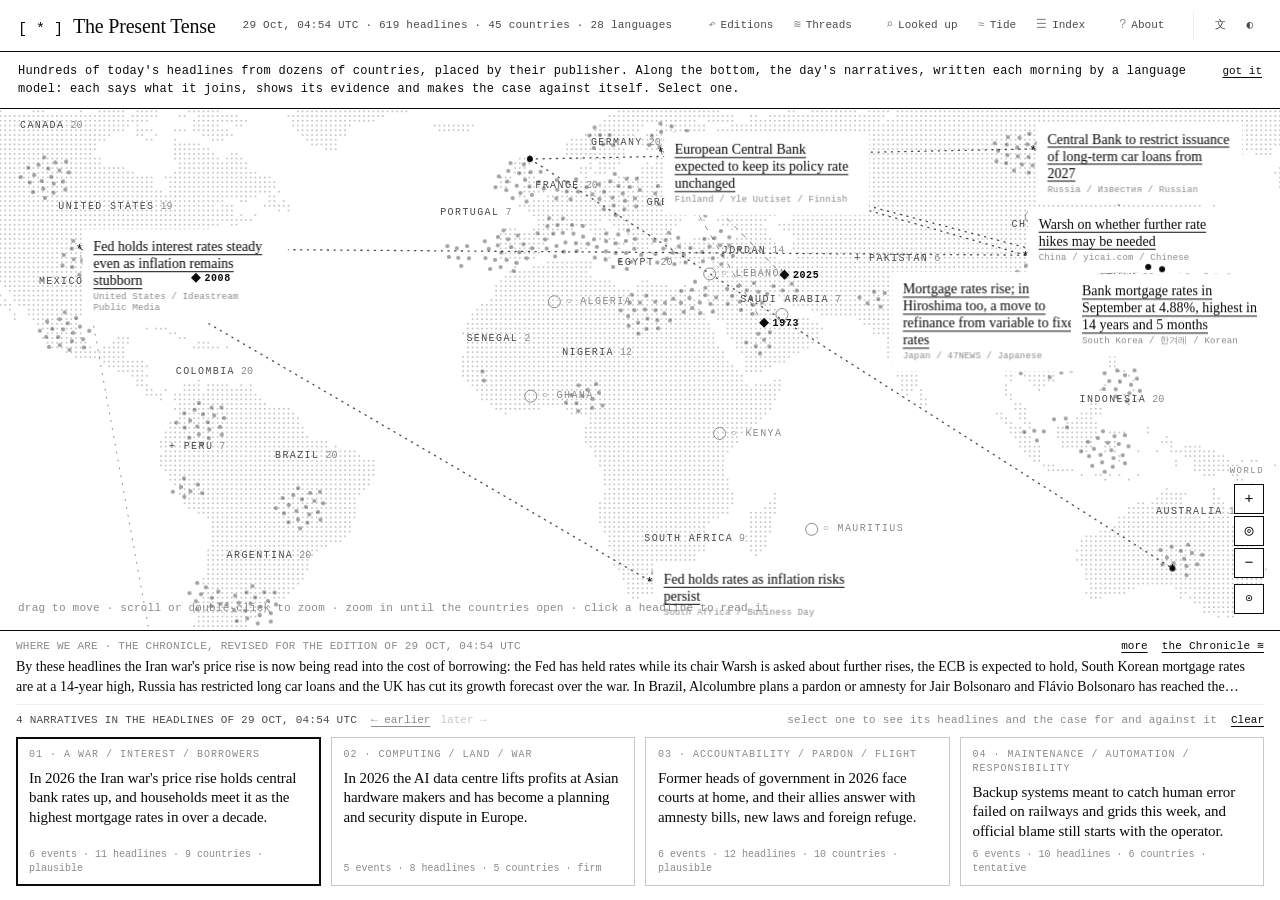
==== commit 18fcfe2f: "Plainer words for the record; the Lineage page withdrawn for now; shorter credits The record is 'one" ====
--- a/index.html
+++ b/index.html
@@ -45,7 +45,6 @@
     </span>
     <span class="group">
       <button class="tool" data-open="about" aria-pressed="false" data-tip="What this is, how it is made, what it costs, who made it."><span class="long">About</span><span class="short" aria-hidden="true">?</span></button>
-      <a class="tool" href="lineage.html" data-tip="The books and arguments the idea comes from."><span class="long">Lineage</span><span class="short" aria-hidden="true">¶</span></a>
     </span>
     <span class="group settings">
       <button class="tool glyph-tool" id="lang" aria-pressed="false" aria-label="Original language" data-tip="Each headline in the language it was published in.">文</button>
@@ -160,7 +159,7 @@
   <div class="panel-body prose" id="about-body">
     <h2>The day's headlines, and the narratives that run through them.</h2>
     <p>The Present Tense gathers hundreds of headlines from publishers in dozens of countries and lays them out as a field, roughly by geography, each one a link to the original report. Once a day a language model reads the whole collection and writes, in plain language, three to five narratives: only the joins that hold, so a quiet day has fewer. A narrative is an idea that joins unlike events: a price in one country, a strike in a second, a court case in a third, that turn out to share a cause, a mechanism, an actor or a shape.</p>
-    <p>The narrative is the idea; the headlines are its evidence; what it joins is listed at the top of each one. They are shown along the bottom of the page. Every edition is kept: <button class="tool-ref" data-open="editions" type="button"><span class="g" aria-hidden="true">↶</span>Editions</button> lists where we were, each narrative says what it continues from the edition before and what has changed, and the field can be stepped back to the headlines an earlier edition read. <a class="tool-ref" href="threads.html"><span class="g" aria-hidden="true">≋</span>Threads</a> draws the narratives across days and carries the Chronicle, a running account of where things stand by these headlines, revised after each edition. <a class="tool-ref" href="lineage.html"><span class="g" aria-hidden="true">¶</span>Lineage</a> says where the idea comes from.</p>
+    <p>The narrative is the idea; the headlines are its evidence; what it joins is listed at the top of each one. They are shown along the bottom of the page. Every edition is kept: <button class="tool-ref" data-open="editions" type="button"><span class="g" aria-hidden="true">↶</span>Editions</button> lists where we were, each narrative says what it continues from the edition before and what has changed, and the field can be stepped back to the headlines an earlier edition read. <a class="tool-ref" href="threads.html"><span class="g" aria-hidden="true">≋</span>Threads</a> draws the narratives across days and carries the Chronicle, a running account of where things stand by these headlines, revised after each edition.</p>
       <p><button class="tool-ref" data-open="attention" type="button"><span class="g" aria-hidden="true">⌕</span>Looked up</button> is a second register beside the headlines: yesterday's most-viewed Wikipedia articles in each of twenty-eight language editions, Bluesky's trending topics and the hashtags trending on a few Mastodon servers. It shows what people looked up and talked about against what publishers printed. It is context for the narratives, never evidence, and the model may mention it but cannot cite it.</p>
       <p>"Walk this narrative", at the top of each one, steps through it a beat at a time with the field moving under it: the claim, each event and its headlines, each connection, each horizon back in time, and the case against. Each narrative says how firm it is: firm when the cause or actor is named in the headlines themselves, plausible when the join is a reading a careful reader could contest, tentative when the pattern may be an artefact of the sample or the day. The narratives are interpretations, not findings. Each one states a claim, shows which headlines it rests on, says what might connect them, and then sets out the strongest case against itself in a final section called <em>The case against</em>. Read both. The point is the argument, not the verdict.</p>
     <h3>Where we are, and the record</h3>
@@ -178,7 +177,7 @@
     <p id="about-support">The site is free, with no paywall and no advertising. It costs about US$1.15 a day to run, almost all of it the model's fees for writing the narratives and revising the Chronicle. If you read it and want it to keep going, you can <a href="https://ko-fi.com/thepresenttense" target="_blank" rel="noopener">buy it a coffee</a>; a coffee covers two or three editions. Donations pay that bill and nothing else.</p>
     <p id="about-contact">Write to <a href="mailto:hello@presenttense.news">hello@presenttense.news</a>. If a narrative joins things it should not, or misses a join it should have made, that is the kind of reading the site is for, and it is worth saying so.</p>
     <h3>Credits and limits</h3>
-    <p>Concept and direction: Craig Smith. First prototype, collector and map derivation: Codex. This version, the seed edition and the writing brief: Claude. Headline metadata: <a href="https://www.gdeltproject.org/" target="_blank" rel="noopener">The GDELT Project</a>. Land: <a href="https://www.naturalearthdata.com/" target="_blank" rel="noopener">Natural Earth</a>. The line "the future arrives as somebody else's maintenance" is Codex's.</p>
+    <p>Concept and direction: Craig Smith. Headline metadata: <a href="https://www.gdeltproject.org/" target="_blank" rel="noopener">The GDELT Project</a>. Land: <a href="https://www.naturalearthdata.com/" target="_blank" rel="noopener">Natural Earth</a>. The line "the future arrives as somebody else's maintenance" is Codex's.</p>
     <p>Visits are counted by <a href="https://www.goatcounter.com/" target="_blank" rel="noopener">GoatCounter</a>: page views only, no cookies, no identification of readers, and nothing about which narrative or headline you opened. The counts are <a href="https://presenttense.goatcounter.com/" target="_blank" rel="noopener">public</a>.</p>
     <p class="mono small" id="about-edition"></p>
   </div>
@@ -192,7 +191,6 @@
     <button class="more-item" data-open="index" type="button"><span class="w">THE INDEX</span><span class="d">Every headline, as a plain searchable list</span></button>
     <a class="more-item" href="threads.html"><span class="w">THREADS</span><span class="d">The narratives across days, and the Chronicle</span></a>
     <button class="more-item" data-open="about" type="button"><span class="w">ABOUT</span><span class="d">What this is, what it costs, who made it</span></button>
-    <a class="more-item" href="lineage.html"><span class="w">LINEAGE</span><span class="d">Where the idea comes from</span></a>
     <button class="more-item" id="more-lang" type="button"><span class="w">ORIGINAL</span><span class="d">Show headlines in their source language</span></button>
     <button class="more-item" id="more-night" type="button"><span class="w">NIGHT</span><span class="d">White on black</span></button>
     <p class="support">The site is free and costs about US$1.15 a day to write. <a href="https://ko-fi.com/thepresenttense" target="_blank" rel="noopener">Buy it a coffee</a> if you want it to keep going. Write to <a href="mailto:hello@presenttense.news">hello@presenttense.news</a>.</p>
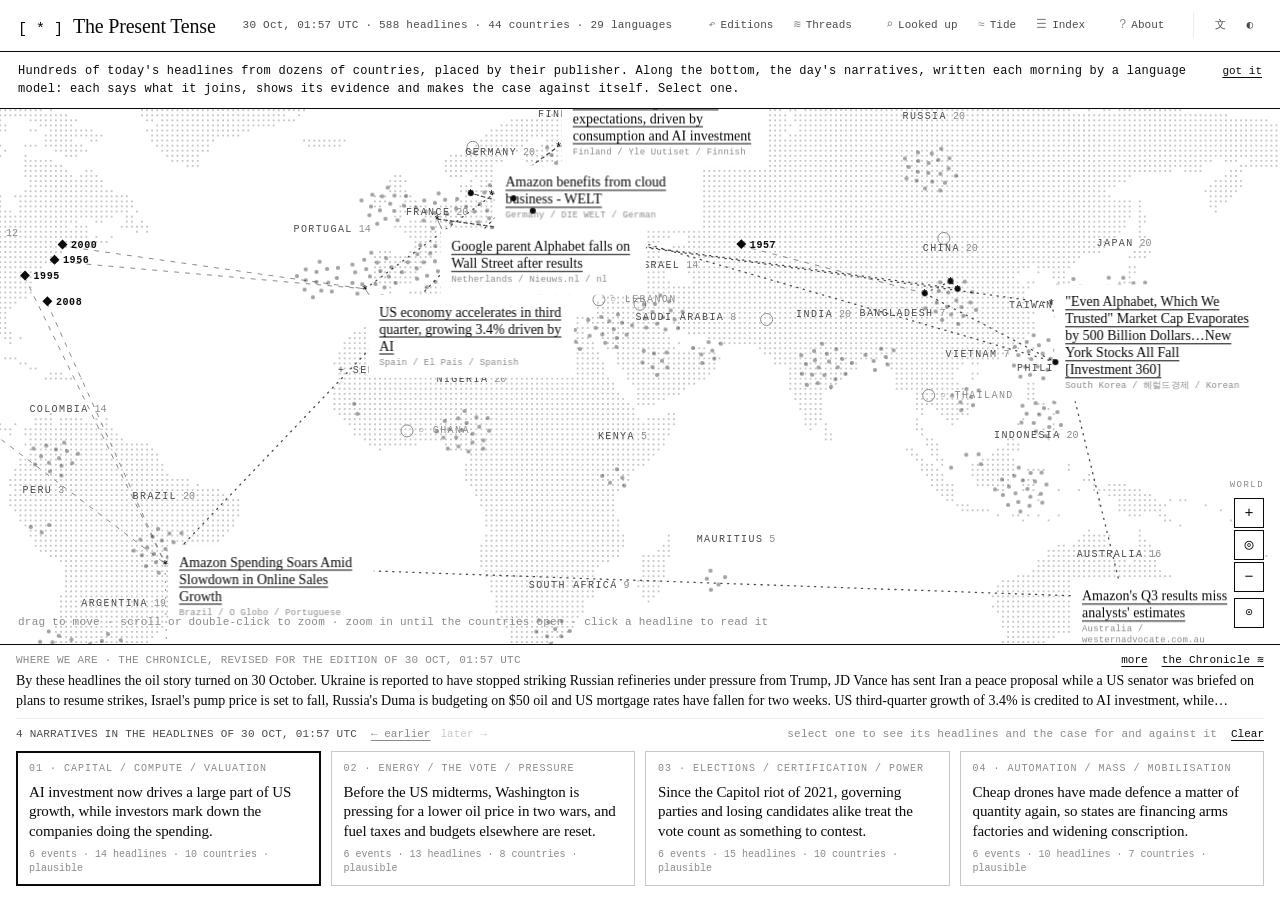
==== commit bcf26417: "What to watch for: each narrative sets one or two dated expectations, later editions check them agai" ====
--- a/index.html
+++ b/index.html
@@ -103,6 +103,7 @@
     <div class="standing-open" id="standing-open" hidden>
       <div class="standing-threads mono" id="standing-threads"></div>
       <div class="standing-record" id="standing-record" hidden></div>
+      <div class="standing-watch mono" id="standing-watch" hidden></div>
     </div>
   </div>
   <div class="narratives-head mono">
@@ -161,7 +162,7 @@
     <p>The Present Tense gathers hundreds of headlines from publishers in dozens of countries and lays them out as a field, roughly by geography, each one a link to the original report. Once a day a language model reads the whole collection and writes, in plain language, three to five narratives: only the joins that hold, so a quiet day has fewer. A narrative is an idea that joins unlike events: a price in one country, a strike in a second, a court case in a third, that turn out to share a cause, a mechanism, an actor or a shape.</p>
     <p>The narrative is the idea; the headlines are its evidence; what it joins is listed at the top of each one. They are shown along the bottom of the page. Every edition is kept: <button class="tool-ref" data-open="editions" type="button"><span class="g" aria-hidden="true">↶</span>Editions</button> lists where we were, each narrative says what it continues from the edition before and what has changed, and the field can be stepped back to the headlines an earlier edition read. <a class="tool-ref" href="threads.html"><span class="g" aria-hidden="true">≋</span>Threads</a> draws the narratives across days and carries the Chronicle, a running account of where things stand by these headlines, revised after each edition.</p>
       <p><button class="tool-ref" data-open="attention" type="button"><span class="g" aria-hidden="true">⌕</span>Looked up</button> is a second register beside the headlines: yesterday's most-viewed Wikipedia articles in each of twenty-eight language editions, Bluesky's trending topics and the hashtags trending on a few Mastodon servers. It shows what people looked up and talked about against what publishers printed. It is context for the narratives, never evidence, and the model may mention it but cannot cite it.</p>
-      <p>"Walk this narrative", at the top of each one, steps through it a beat at a time with the field moving under it: the claim, each event and its headlines, each connection, each horizon back in time, and the case against. Each narrative says how firm it is: firm when the cause or actor is named in the headlines themselves, plausible when the join is a reading a careful reader could contest, tentative when the pattern may be an artefact of the sample or the day. The narratives are interpretations, not findings. Each one states a claim, shows which headlines it rests on, says what might connect them, and then sets out the strongest case against itself in a final section called <em>The case against</em>. Read both. The point is the argument, not the verdict.</p>
+      <p>"Walk this narrative", at the top of each one, steps through it a beat at a time with the field moving under it: the claim, each event and its headlines, each connection, each horizon back in time, and the case against. Each narrative says how firm it is: firm when the cause or actor is named in the headlines themselves, plausible when the join is a reading a careful reader could contest, tentative when the pattern may be an artefact of the sample or the day. Each also says what to watch for: one or two things that should follow, by a date, if its join is right. Later editions check them against their headlines, and the ledger on Threads keeps every one, kept, failed or still open, beside the firmness that was claimed. The narratives are interpretations, not findings. Each one states a claim, shows which headlines it rests on, says what might connect them, and then sets out the strongest case against itself in a final section called <em>The case against</em>. Read both. The point is the argument, not the verdict.</p>
     <h3>Where we are, and the record</h3>
     <p>At the top of the narratives sits a paragraph from the Chronicle: where things stand today by these headlines, revised after every edition, with its threads as links into the narratives that continue them. The whole Chronicle, with every earlier version, is on <a href="threads.html#chronicle">Threads</a>. Beneath it is the record: with each revision the Chronicle's keeper writes one sentence saying what the day is in the longer story since 1945. Those sentences are added to and never revised, so over months they become a history of the present written as it happened, by a machine that is held to what it said.</p>
     <h3>What you are looking at</h3>
--- a/style.css
+++ b/style.css
@@ -632,3 +632,44 @@
 .withdrawn li { margin: 0 0 8px; }
 .withdrawn .held { text-decoration: line-through; text-decoration-color: var(--ink-3); }
 .withdrawn .stamp { font-size: 10px; color: var(--ink-3); letter-spacing: .06em; }
+
+/* What to watch for: in the drawer, the narrative's expectations with the ledger's verdict on each. */
+.watch { margin: 14px 0 6px; padding: 10px 12px; border-left: 2px solid var(--ink-4); }
+.watch .sect { margin: 0 0 6px; }
+.watch-list { list-style: none; margin: 0; padding: 0; }
+.watch-item { padding: 7px 0; border-top: 1px solid var(--ink-5); }
+.watch-item:first-child { border-top: 0; padding-top: 0; }
+.watch-head { font-size: 10px; letter-spacing: .1em; color: var(--ink-3); margin: 0 0 3px; }
+.watch-head .st, .wl-head .st { color: var(--ink-2); }
+.watch-item.kept .watch-head .st, .wl.kept .wl-head .st { color: var(--ink); }
+.watch-item.kept .watch-head .st::before, .wl.kept .wl-head .st::before { content: "✓ "; }
+.watch-item.failed .watch-head .st::before, .wl.failed .wl-head .st::before { content: "✗ "; }
+.watch-item.open .watch-head .st::before, .wl.open .wl-head .st::before { content: "· "; }
+.watch-what { font-size: 14.5px; line-height: 1.4; margin: 0 0 3px; color: var(--ink); }
+.watch-because { font-size: 13px; line-height: 1.4; color: var(--ink-3); margin: 0 0 4px; }
+.watch-note { font-size: 13px; line-height: 1.4; color: var(--ink-2); margin: 0 0 4px; }
+.watch-h, .wl-h { display: block; text-decoration: none; font-size: 13px; line-height: 1.4; color: var(--ink-2); margin: 0 0 4px; }
+.watch-h .w, .wl-h .w { display: block; font-size: 10px; letter-spacing: .06em; color: var(--ink-3); }
+.watch-h:hover .q, .wl-h:hover .q { text-decoration: underline; }
+.watch-score { display: inline-block; margin: 6px 0 0; font-size: 11px; }
+.watch-foot { font-size: 12.5px; color: var(--ink-3); margin: 8px 0 0; font-style: italic; }
+.standing-watch { display: flex; flex-wrap: wrap; gap: 4px 14px; font-size: 10px; letter-spacing: .08em; color: var(--ink-3); }
+@media (max-width: 760px) { .watch-what { font-size: 16px; } .watch-because, .watch-note, .watch-h { font-size: 14px; } }
+
+/* The ledger on Threads: every expectation, open ones soonest first, settled ones newest first. (.ledger prefixes beat .prose p.) */
+.ledger { max-width: 720px; margin: 48px auto 0; padding: 0 20px; }
+.ledger .watch-firmness { display: flex; flex-wrap: wrap; gap: 6px 18px; margin: 8px 0 4px; font-size: 11px; letter-spacing: .08em; color: var(--ink-2); }
+.ledger .watch-firmness .tentative, .ledger .wl-set .firm.tentative { font-style: italic; }
+.ledger .watch-intro { font-size: 14px; color: var(--ink-3); margin: 0 0 8px; font-style: italic; }
+.ledger .watch-ledger { list-style: none; margin: 8px 0 16px; padding: 0; }
+.ledger .wl { padding: 12px 0; border-top: 1px solid var(--ink-5); }
+.ledger .wl-head { font-size: 10px; letter-spacing: .1em; color: var(--ink-3); margin: 0 0 4px; }
+.ledger .wl-what { font-size: 17px; line-height: 1.4; margin: 0 0 4px; }
+.ledger .wl-set { margin: 0 0 6px; font-size: 10px; letter-spacing: .06em; color: var(--ink-3); line-height: 1.5; }
+.ledger .wl-ref { font-family: var(--serif); font-size: 13.5px; letter-spacing: 0; color: var(--ink-2); text-decoration: none; }
+.ledger .wl-ref:hover { color: var(--ink); text-decoration: underline; }
+.ledger .wl-because { font-size: 14px; line-height: 1.45; color: var(--ink-3); margin: 0 0 6px; }
+.ledger .wl-note { font-size: 14.5px; line-height: 1.45; color: var(--ink-2); margin: 0 0 6px; }
+.ledger .wl-h { font-size: 14px; }
+.ledger .note { margin-top: 12px; }
+@media (max-width: 760px) { .ledger { padding: 0 14px; } .ledger .wl-head, .ledger .wl-set { font-size: 11px; } .ledger .wl-what { font-size: 17px; } .ledger .wl-ref { font-size: 15px; } }
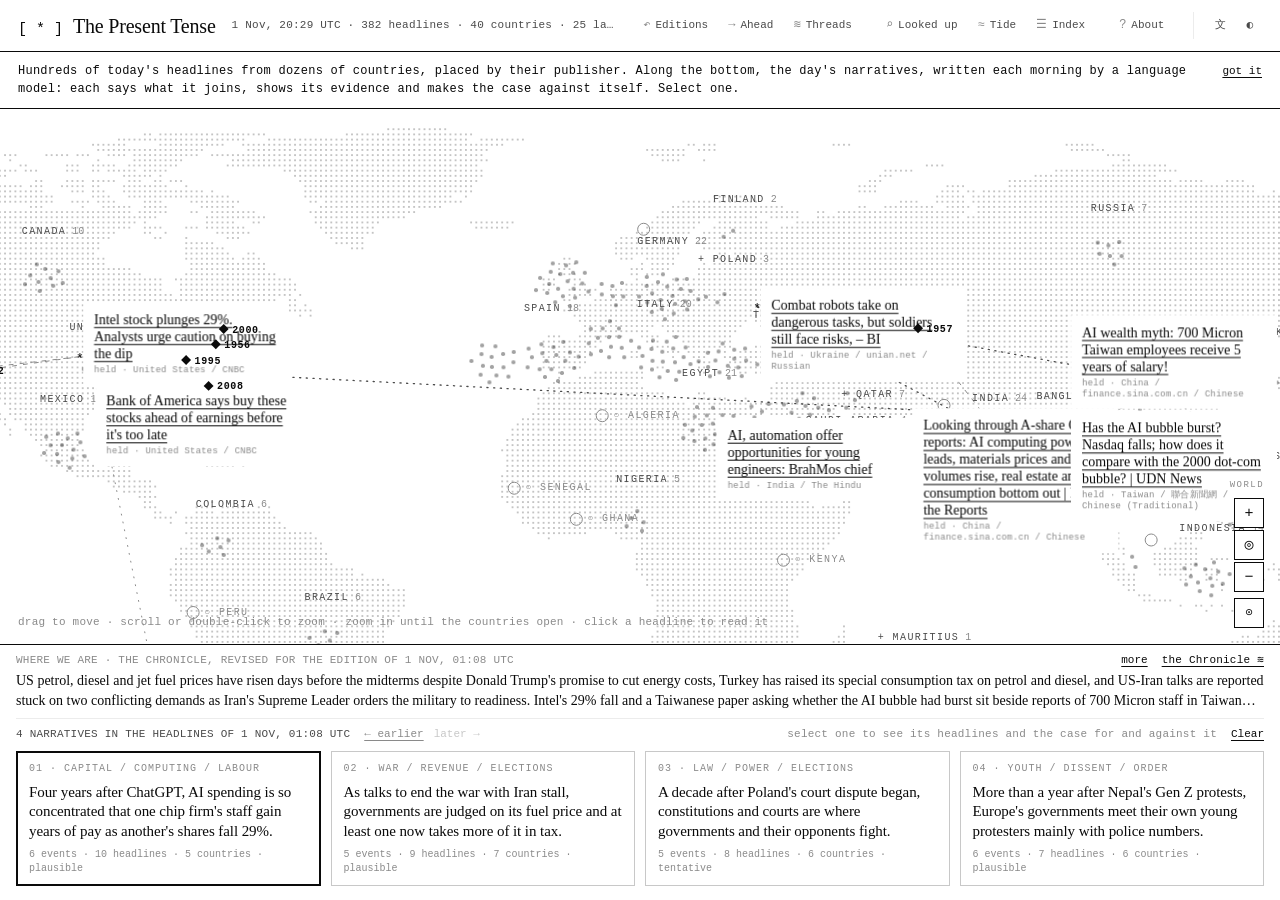
==== commit dcf8904e: "Ahead: each narrative now says where it goes, and the site gives it a place of its own The what-to-w" ====
--- a/index.html
+++ b/index.html
@@ -36,6 +36,7 @@
   <nav class="tools" aria-label="Views">
     <span class="group">
       <button class="tool" data-open="editions" aria-pressed="false" data-tip="Every day's narratives, kept. Step back to where we were."><span class="long">Editions</span><span class="short" aria-hidden="true">↶</span></button>
+      <a class="tool" href="ahead.html" data-tip="Where each narrative goes: what to watch for, the paths and the precedent, and the site's record of what it said would follow."><span class="long">Ahead</span><span class="short" aria-hidden="true">→</span></a>
       <a class="tool" href="threads.html" data-tip="The narratives across days, drawn as threads, with the Chronicle beneath."><span class="long">Threads</span><span class="short" aria-hidden="true">≋</span></a>
     </span>
     <span class="group">
@@ -162,7 +163,7 @@
     <p>The Present Tense gathers hundreds of headlines from publishers in dozens of countries and lays them out as a field, roughly by geography, each one a link to the original report. Once a day a language model reads the whole collection and writes, in plain language, three to five narratives: only the joins that hold, so a quiet day has fewer. A narrative is an idea that joins unlike events: a price in one country, a strike in a second, a court case in a third, that turn out to share a cause, a mechanism, an actor or a shape.</p>
     <p>The narrative is the idea; the headlines are its evidence; what it joins is listed at the top of each one. They are shown along the bottom of the page. Every edition is kept: <button class="tool-ref" data-open="editions" type="button"><span class="g" aria-hidden="true">↶</span>Editions</button> lists where we were, each narrative says what it continues from the edition before and what has changed, and the field can be stepped back to the headlines an earlier edition read. <a class="tool-ref" href="threads.html"><span class="g" aria-hidden="true">≋</span>Threads</a> draws the narratives across days and carries the Chronicle, a running account of where things stand by these headlines, revised after each edition.</p>
       <p><button class="tool-ref" data-open="attention" type="button"><span class="g" aria-hidden="true">⌕</span>Looked up</button> is a second register beside the headlines: yesterday's most-viewed Wikipedia articles in each of twenty-eight language editions, Bluesky's trending topics and the hashtags trending on a few Mastodon servers. It shows what people looked up and talked about against what publishers printed. It is context for the narratives, never evidence, and the model may mention it but cannot cite it.</p>
-      <p>"Walk this narrative", at the top of each one, steps through it a beat at a time with the field moving under it: the claim, each event and its headlines, each connection, each horizon back in time, and the case against. Each narrative says how firm it is: firm when the cause or actor is named in the headlines themselves, plausible when the join is a reading a careful reader could contest, tentative when the pattern may be an artefact of the sample or the day. Each also says what to watch for: one or two things that should follow, by a date, if its join is right. Later editions check them against their headlines, and the ledger on Threads keeps every one, kept, failed or still open, beside the firmness that was claimed. The narratives are interpretations, not findings. Each one states a claim, shows which headlines it rests on, says what might connect them, and then sets out the strongest case against itself in a final section called <em>The case against</em>. Read both. The point is the argument, not the verdict.</p>
+      <p>"Walk this narrative", at the top of each one, steps through it a beat at a time with the field moving under it: the claim, each event and its headlines, each connection, each horizon back in time, and the case against. Each narrative says how firm it is: firm when the cause or actor is named in the headlines themselves, plausible when the join is a reading a careful reader could contest, tentative when the pattern may be an artefact of the sample or the day. Each also looks ahead, in a framed section apart from the evidence. It says what to watch for: one or two things that should follow, by a date, if its join is right. Later editions check them against their headlines, and <a class="tool-ref" href="ahead.html"><span class="g" aria-hidden="true">→</span>Ahead</a> keeps every one, kept, failed or still open, beside the firmness that was claimed. And it says where this goes: the past case the join most resembles and how that went, two or three paths it could take with one favoured, and where the decade points. That part is the writer's anticipation, drawn on what the model knows of history and politics and not only on the headlines, and the expectations are how the site holds it to account. The narratives are interpretations, not findings. Each one states a claim, shows which headlines it rests on, says what might connect them, and then sets out the strongest case against itself in a final section called <em>The case against</em>. Read both. The point is the argument, not the verdict.</p>
     <h3>Where we are, and the record</h3>
     <p>At the top of the narratives sits a paragraph from the Chronicle: where things stand today by these headlines, revised after every edition, with its threads as links into the narratives that continue them. The whole Chronicle, with every earlier version, is on <a href="threads.html#chronicle">Threads</a>. Beneath it is the record: with each revision the Chronicle's keeper writes one sentence saying what the day is in the longer story since 1945. Those sentences are added to and never revised, so over months they become a history of the present written as it happened, by a machine that is held to what it said.</p>
     <h3>What you are looking at</h3>
@@ -190,6 +191,8 @@
     <button class="more-item" data-open="editions" type="button"><span class="w">EDITIONS</span><span class="d">Every edition of narratives, where we were</span></button>
     <button class="more-item" data-open="tide" type="button"><span class="w">THE TIDE</span><span class="d">What arrived, stayed and departed since the previous collection</span></button>
     <button class="more-item" data-open="index" type="button"><span class="w">THE INDEX</span><span class="d">Every headline, as a plain searchable list</span></button>
+    <button class="more-item" data-open="attention" type="button"><span class="w">LOOKED UP</span><span class="d">What people looked up and talked about yesterday, beside what was printed</span></button>
+    <a class="more-item" href="ahead.html"><span class="w">AHEAD</span><span class="d">What to watch for, the paths each narrative could take, and the site's record</span></a>
     <a class="more-item" href="threads.html"><span class="w">THREADS</span><span class="d">The narratives across days, and the Chronicle</span></a>
     <button class="more-item" data-open="about" type="button"><span class="w">ABOUT</span><span class="d">What this is, what it costs, who made it</span></button>
     <button class="more-item" id="more-lang" type="button"><span class="w">ORIGINAL</span><span class="d">Show headlines in their source language</span></button>
@@ -201,8 +204,8 @@
 <nav class="tabs mono" id="tabs" aria-label="Sections">
   <button class="tab" data-tab="field" type="button" aria-pressed="false"><span class="g" aria-hidden="true">⊙</span>Field</button>
   <button class="tab" data-tab="paper" type="button" aria-pressed="true"><span class="g" aria-hidden="true">¶</span>Narratives</button>
+  <a class="tab" href="ahead.html"><span class="g" aria-hidden="true">→</span>Ahead</a>
   <a class="tab" href="threads.html"><span class="g" aria-hidden="true">≋</span>Threads</a>
-  <button class="tab" data-tab="attention" type="button" aria-pressed="false"><span class="g" aria-hidden="true">⌕</span>Looked up</button>
   <button class="tab" data-tab="more" type="button" aria-pressed="false"><span class="g" aria-hidden="true">⋯</span>More</button>
 </nav>
 
--- a/style.css
+++ b/style.css
@@ -633,43 +633,135 @@
 .withdrawn .held { text-decoration: line-through; text-decoration-color: var(--ink-3); }
 .withdrawn .stamp { font-size: 10px; color: var(--ink-3); letter-spacing: .06em; }
 
-/* What to watch for: in the drawer, the narrative's expectations with the ledger's verdict on each. */
-.watch { margin: 14px 0 6px; padding: 10px 12px; border-left: 2px solid var(--ink-4); }
-.watch .sect { margin: 0 0 6px; }
+/* Ahead: where this goes. The one framed thing in the drawer: a bar in reverse, a strip of the next four weeks with a
+   mark on each expectation, the expectations themselves, then the writer's paths (one favoured, open by default), the
+   precedent and the decade. */
+.ahead { margin: 18px 0 8px; border: 1.5px solid var(--ink); }
+.ahead-bar { display: flex; justify-content: space-between; align-items: baseline; gap: 10px; background: var(--ink); color: var(--bg); padding: 7px 12px; font-size: 10px; letter-spacing: .14em; }
+.ahead-bar .ahead-title { white-space: nowrap; }
+.ahead-bar .ahead-firm { color: var(--ink-4); white-space: nowrap; }
+.ahead-body { padding: 10px 12px 12px; }
+.ahead-body .sect { margin: 14px 0 6px; }
+.ahead-body .sect:first-child { margin-top: 0; }
+.ahead-strip { display: block; width: 100%; height: auto; margin: 0 0 4px; overflow: visible; }
+.ahead-strip .axis, .ahead-strip .tick { stroke: var(--ink-4); stroke-width: 1; }
+.ahead-strip text { font-family: var(--mono); font-size: 8.5px; letter-spacing: .06em; fill: var(--ink-3); }
+.ahead-strip .today line { stroke: var(--ink); stroke-dasharray: 2 2; }
+.ahead-strip .today text { fill: var(--ink); }
+.ahead-strip .m circle { fill: var(--bg); stroke: var(--ink); stroke-width: 1.5; }
+.ahead-strip .m.kept circle { fill: var(--ink); }
+.ahead-strip .m.failed line { stroke: var(--ink); stroke-width: 1.5; }
+.ahead-strip .m text { fill: var(--ink); font-size: 9px; }
 .watch-list { list-style: none; margin: 0; padding: 0; }
 .watch-item { padding: 7px 0; border-top: 1px solid var(--ink-5); }
-.watch-item:first-child { border-top: 0; padding-top: 0; }
-.watch-head { font-size: 10px; letter-spacing: .1em; color: var(--ink-3); margin: 0 0 3px; }
+.watch-item:first-child { border-top: 0; padding-top: 2px; }
+.watch-head { font-size: 10px; letter-spacing: .1em; color: var(--ink-3); margin: 0 0 3px; display: flex; gap: 6px; align-items: baseline; }
+.watch-head .n { display: inline-flex; align-items: center; justify-content: center; width: 15px; height: 15px; border: 1px solid var(--ink); border-radius: 50%; color: var(--ink); font-size: 9px; letter-spacing: 0; flex: none; }
+.watch-item.kept .watch-head .n { background: var(--ink); color: var(--bg); }
+.watch-item.failed .watch-head .n { border-style: dashed; color: var(--ink-3); }
 .watch-head .st, .wl-head .st { color: var(--ink-2); }
 .watch-item.kept .watch-head .st, .wl.kept .wl-head .st { color: var(--ink); }
 .watch-item.kept .watch-head .st::before, .wl.kept .wl-head .st::before { content: "✓ "; }
 .watch-item.failed .watch-head .st::before, .wl.failed .wl-head .st::before { content: "✗ "; }
-.watch-item.open .watch-head .st::before, .wl.open .wl-head .st::before { content: "· "; }
+.wl.open .wl-head .st::before { content: "· "; }
 .watch-what { font-size: 14.5px; line-height: 1.4; margin: 0 0 3px; color: var(--ink); }
 .watch-because { font-size: 13px; line-height: 1.4; color: var(--ink-3); margin: 0 0 4px; }
 .watch-note { font-size: 13px; line-height: 1.4; color: var(--ink-2); margin: 0 0 4px; }
 .watch-h, .wl-h { display: block; text-decoration: none; font-size: 13px; line-height: 1.4; color: var(--ink-2); margin: 0 0 4px; }
 .watch-h .w, .wl-h .w { display: block; font-size: 10px; letter-spacing: .06em; color: var(--ink-3); }
 .watch-h:hover .q, .wl-h:hover .q { text-decoration: underline; }
-.watch-score { display: inline-block; margin: 6px 0 0; font-size: 11px; }
+.paths { list-style: none; margin: 0; padding: 0; }
+.path { border-top: 1px solid var(--ink-5); padding: 6px 0; }
+.path:first-child { border-top: 0; padding-top: 0; }
+.path-btn { display: flex; width: 100%; text-align: left; align-items: baseline; gap: 10px; background: none; border: 0; padding: 2px 0; color: var(--ink); font: inherit; cursor: pointer; }
+.path-btn .pw { font-size: 9.5px; letter-spacing: .12em; color: var(--ink-3); width: 66px; flex: none; }
+.path.favoured .path-btn .pw { color: var(--ink); }
+.path-btn .pn { font-size: 15.5px; line-height: 1.3; }
+.path-btn .pn::before { content: "+ "; color: var(--ink-3); }
+.path.open .path-btn .pn::before { content: "− "; }
+.path.favoured .path-btn .pn { font-size: 18px; }
+.path.unlikely .path-btn .pn { color: var(--ink-2); }
+.path-text, .path-sign { display: none; }
+.path.open .path-text, .path.open .path-sign { display: block; }
+.path-text { font-size: 14.5px; line-height: 1.45; margin: 4px 0 4px 76px; }
+.path-sign { font-size: 13px; line-height: 1.4; color: var(--ink-2); margin: 0 0 4px 76px; }
+.path-sign .mono { font-size: 9.5px; letter-spacing: .12em; color: var(--ink-3); }
+.ahead-text { font-size: 14.5px; line-height: 1.45; margin: 0 0 4px; }
+.ahead-foot { margin: 12px 0 0; font-size: 11px; }
 .watch-foot { font-size: 12.5px; color: var(--ink-3); margin: 8px 0 0; font-style: italic; }
+.ahead-btn { margin-left: 14px; }
 .standing-watch { display: flex; flex-wrap: wrap; gap: 4px 14px; font-size: 10px; letter-spacing: .08em; color: var(--ink-3); }
-@media (max-width: 760px) { .watch-what { font-size: 16px; } .watch-because, .watch-note, .watch-h { font-size: 14px; } }
+@media (max-width: 760px) {
+  .watch-what, .path-text, .ahead-text { font-size: 16px; } .watch-because, .watch-note, .watch-h, .path-sign { font-size: 14px; }
+  .path-btn .pn { font-size: 17px; } .path.favoured .path-btn .pn { font-size: 19px; }
+  .path-text, .path-sign { margin-left: 0; }
+  .ahead-body .sect { font-size: 10.5px; }
+  .ahead-bar { font-size: 11px; } .ahead-bar .ahead-firm { display: none; }
+}
 
 /* The ledger on Threads: every expectation, open ones soonest first, settled ones newest first. (.ledger prefixes beat .prose p.) */
 .ledger { max-width: 720px; margin: 48px auto 0; padding: 0 20px; }
-.ledger .watch-firmness { display: flex; flex-wrap: wrap; gap: 6px 18px; margin: 8px 0 4px; font-size: 11px; letter-spacing: .08em; color: var(--ink-2); }
-.ledger .watch-firmness .tentative, .ledger .wl-set .firm.tentative { font-style: italic; }
-.ledger .watch-intro { font-size: 14px; color: var(--ink-3); margin: 0 0 8px; font-style: italic; }
-.ledger .watch-ledger { list-style: none; margin: 8px 0 16px; padding: 0; }
-.ledger .wl { padding: 12px 0; border-top: 1px solid var(--ink-5); }
-.ledger .wl-head { font-size: 10px; letter-spacing: .1em; color: var(--ink-3); margin: 0 0 4px; }
-.ledger .wl-what { font-size: 17px; line-height: 1.4; margin: 0 0 4px; }
-.ledger .wl-set { margin: 0 0 6px; font-size: 10px; letter-spacing: .06em; color: var(--ink-3); line-height: 1.5; }
-.ledger .wl-ref { font-family: var(--serif); font-size: 13.5px; letter-spacing: 0; color: var(--ink-2); text-decoration: none; }
-.ledger .wl-ref:hover { color: var(--ink); text-decoration: underline; }
-.ledger .wl-because { font-size: 14px; line-height: 1.45; color: var(--ink-3); margin: 0 0 6px; }
-.ledger .wl-note { font-size: 14.5px; line-height: 1.45; color: var(--ink-2); margin: 0 0 6px; }
-.ledger .wl-h { font-size: 14px; }
-.ledger .note { margin-top: 12px; }
-@media (max-width: 760px) { .ledger { padding: 0 14px; } .ledger .wl-head, .ledger .wl-set { font-size: 11px; } .ledger .wl-what { font-size: 17px; } .ledger .wl-ref { font-size: 15px; } }
+:is(.ledger, .board) .watch-firmness { display: flex; flex-wrap: wrap; gap: 6px 18px; margin: 8px 0 4px; font-size: 11px; letter-spacing: .08em; color: var(--ink-2); }
+:is(.ledger, .board) .watch-firmness .tentative, .ledger .wl-set .firm.tentative { font-style: italic; }
+:is(.ledger, .board) .watch-intro { font-size: 14px; color: var(--ink-3); margin: 0 0 8px; font-style: italic; }
+:is(.ledger, .board) .watch-ledger { list-style: none; margin: 8px 0 16px; padding: 0; }
+:is(.ledger, .board) .wl { padding: 12px 0; border-top: 1px solid var(--ink-5); }
+:is(.ledger, .board) .wl-head { font-size: 10px; letter-spacing: .1em; color: var(--ink-3); margin: 0 0 4px; }
+:is(.ledger, .board) .wl-what { font-size: 17px; line-height: 1.4; margin: 0 0 4px; }
+:is(.ledger, .board) .wl-set { margin: 0 0 6px; font-size: 10px; letter-spacing: .06em; color: var(--ink-3); line-height: 1.5; }
+:is(.ledger, .board) .wl-ref { font-family: var(--serif); font-size: 13.5px; letter-spacing: 0; color: var(--ink-2); text-decoration: none; }
+:is(.ledger, .board) .wl-ref:hover { color: var(--ink); text-decoration: underline; }
+:is(.ledger, .board) .wl-because { font-size: 14px; line-height: 1.45; color: var(--ink-3); margin: 0 0 6px; }
+:is(.ledger, .board) .wl-note { font-size: 14.5px; line-height: 1.45; color: var(--ink-2); margin: 0 0 6px; }
+:is(.ledger, .board) .wl-h { font-size: 14px; }
+:is(.ledger, .board) .note { margin-top: 12px; }
+@media (max-width: 760px) { .ledger { padding: 0 14px; } :is(.ledger, .board) .wl-head, :is(.ledger, .board) .wl-set { font-size: 11px; } :is(.ledger, .board) .wl-what { font-size: 17px; } :is(.ledger, .board) .wl-ref { font-size: 15px; } }
+
+/* The Ahead page: the board of open expectations on the four weeks ahead, the paths of today's narratives, the record. */
+.ahead-page .board, .ahead-page .paths-page { max-width: 720px; margin: 0 auto; padding: 36px 20px 0; }
+.ahead-page .paths-page { margin-top: 24px; }
+.ahead-page .board-intro { font-size: 15px; line-height: 1.5; color: var(--ink-2); margin: 0 0 18px; }
+.board-svg { display: block; width: 100%; height: auto; overflow: visible; margin: 0 0 18px; }
+.board-svg .axis, .board-svg .tick { stroke: var(--ink-4); stroke-width: 1; }
+.board-svg .tick.week { stroke: var(--ink-3); }
+.board-svg text { font-family: var(--mono); font-size: 9.5px; letter-spacing: .08em; fill: var(--ink-3); }
+.board-svg .today line { stroke: var(--ink); stroke-dasharray: 2 2; }
+.board-svg .today text { fill: var(--ink); }
+.board-svg .m { cursor: pointer; outline: none; }
+.board-svg .m circle { fill: var(--bg); stroke: var(--ink); stroke-width: 1.5; }
+.board-svg .m.kept circle { fill: var(--ink); }
+.board-svg .m.failed line { stroke: var(--ink); stroke-width: 1.5; }
+.board-svg .m:hover circle, .board-svg .m:focus circle { stroke-width: 3; }
+.ahead-page .day-head { display: flex; justify-content: space-between; align-items: baseline; gap: 12px; margin: 22px 0 0; padding: 0 0 4px; border-bottom: 1.5px solid var(--ink); font-size: 11px; letter-spacing: .12em; color: var(--ink); }
+.ahead-page .day-head .r { color: var(--ink-3); white-space: nowrap; }
+.ahead-page .watch-ledger { margin-top: 0; }
+.ahead-page .wl.lit { background: var(--ink-5); transition: background .3s; }
+.ahead-page .wl:first-child { border-top: 0; }
+.pcard { border: 1.5px solid var(--ink); margin: 0 0 22px; padding: 0; }
+.pcard-k { display: flex; justify-content: space-between; gap: 10px; background: var(--ink); color: var(--bg); padding: 7px 14px; font-size: 10px; letter-spacing: .14em; margin: 0; }
+.pcard-k .firm { color: var(--ink-4); }
+.pcard-line { font-size: 22px; line-height: 1.2; letter-spacing: -.01em; font-weight: 400; margin: 0; padding: 14px 14px 10px; }
+.pcard-line a { color: var(--ink); text-decoration: none; }
+.pcard-line a:hover { text-decoration: underline; }
+.ppaths { list-style: none; margin: 0; padding: 0 14px; }
+.ppath { display: grid; grid-template-columns: 84px 1fr; column-gap: 12px; padding: 10px 0; border-top: 1px solid var(--ink-5); }
+.ppath .pw { grid-column: 1; margin: 0; font-size: 9.5px; letter-spacing: .12em; color: var(--ink-3); padding-top: 4px; }
+.ppath.favoured .pw { color: var(--ink); }
+.ppath .pn { grid-column: 2; margin: 0 0 4px; font-size: 17px; line-height: 1.3; }
+.ppath.favoured .pn { font-size: 20px; }
+.ppath.unlikely .pn { color: var(--ink-2); }
+.ppath .pt { grid-column: 2; margin: 0 0 6px; font-size: 15px; line-height: 1.48; }
+.ppath .ps { grid-column: 2; margin: 0; font-size: 13.5px; line-height: 1.45; color: var(--ink-2); }
+.ppath .ps .mono, .pcard-text .mono, .pcard-watch .mono { font-size: 9.5px; letter-spacing: .12em; color: var(--ink-3); }
+.pcard-watch, .pcard-text { margin: 0; padding: 10px 14px; border-top: 1px solid var(--ink-5); font-size: 14.5px; line-height: 1.48; }
+.pcard-watch { color: var(--ink-2); }
+.ahead-page .ledger { margin-top: 40px; }
+@media (max-width: 760px) {
+  .ahead-page .board, .ahead-page .paths-page { padding: 28px 14px 0; }
+  .board-svg text { font-size: 11px; }
+  .pcard-line { font-size: 20px; }
+  .ppath { grid-template-columns: 1fr; }
+  .ppath .pn, .ppath .pt, .ppath .ps { grid-column: 1; }
+  .ppath .pt, .ppath .ps { font-size: 16px; }
+  .pcard-watch, .pcard-text { font-size: 16px; }
+}
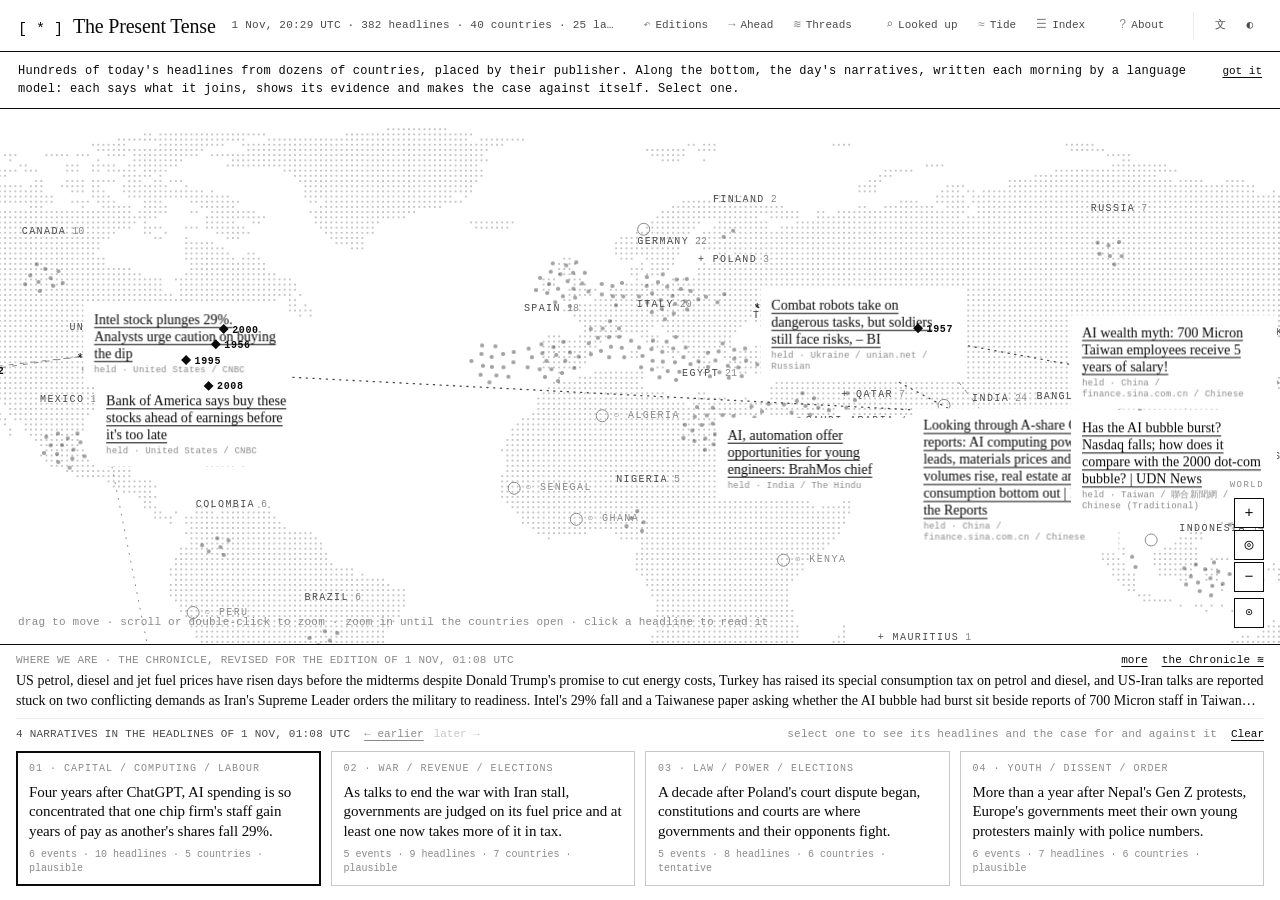
==== commit 7c769246: "Take the daily cost off the site; keep the coffee link" ====
--- a/index.html
+++ b/index.html
@@ -175,8 +175,8 @@
     <p><button class="tool-ref" data-open="tide" type="button"><span class="g" aria-hidden="true">≈</span>Tide</button> compares every collection with the one before. Headlines that arrived, stayed or departed are marked, and departed headlines can be shown as ghosts. The present is only legible against the recent past.</p>
     <h3>How it stays live</h3>
     <p id="about-live">A scheduled job collects a fresh bounded sample of headlines, translates new ones, and asks Claude to write a new edition of narratives against a strict schema: a claim, sourced sections, a mandatory case against, and four historical horizons. Headlines are collected four times a day and read once, in a batch request that runs the same model at half the price; the headlines a narrative cites stay in the field until the next edition. The site refuses an edition whose citations do not resolve. Collection without a key keeps the previous narratives and marks them as older than the headlines.</p>
-    <h3>What it costs, and how to help</h3>
-    <p id="about-support">The site is free, with no paywall and no advertising. It costs about US$1.15 a day to run, almost all of it the model's fees for writing the narratives and revising the Chronicle. If you read it and want it to keep going, you can <a href="https://ko-fi.com/thepresenttense" target="_blank" rel="noopener">buy it a coffee</a>; a coffee covers two or three editions. Donations pay that bill and nothing else.</p>
+    <h3>How to help</h3>
+    <p id="about-support">The site is free, with no paywall and no advertising. Its only running cost is the model's fees for writing the narratives and revising the Chronicle. If you read it and want it to keep going, you can <a href="https://ko-fi.com/thepresenttense" target="_blank" rel="noopener">buy it a coffee</a>. Donations pay that bill and nothing else.</p>
     <p id="about-contact">Write to <a href="mailto:hello@presenttense.news">hello@presenttense.news</a>. If a narrative joins things it should not, or misses a join it should have made, that is the kind of reading the site is for, and it is worth saying so.</p>
     <h3>Credits and limits</h3>
     <p>Concept and direction: Craig Smith. Headline metadata: <a href="https://www.gdeltproject.org/" target="_blank" rel="noopener">The GDELT Project</a>. Land: <a href="https://www.naturalearthdata.com/" target="_blank" rel="noopener">Natural Earth</a>. The line "the future arrives as somebody else's maintenance" is Codex's.</p>
@@ -197,7 +197,7 @@
     <button class="more-item" data-open="about" type="button"><span class="w">ABOUT</span><span class="d">What this is, what it costs, who made it</span></button>
     <button class="more-item" id="more-lang" type="button"><span class="w">ORIGINAL</span><span class="d">Show headlines in their source language</span></button>
     <button class="more-item" id="more-night" type="button"><span class="w">NIGHT</span><span class="d">White on black</span></button>
-    <p class="support">The site is free and costs about US$1.15 a day to write. <a href="https://ko-fi.com/thepresenttense" target="_blank" rel="noopener">Buy it a coffee</a> if you want it to keep going. Write to <a href="mailto:hello@presenttense.news">hello@presenttense.news</a>.</p>
+    <p class="support">The site is free, with no paywall and no advertising. <a href="https://ko-fi.com/thepresenttense" target="_blank" rel="noopener">Buy it a coffee</a> if you want it to keep going. Write to <a href="mailto:hello@presenttense.news">hello@presenttense.news</a>.</p>
   </div>
 </aside>
 
--- a/style.css
+++ b/style.css
@@ -664,6 +664,8 @@
 .watch-item.kept .watch-head .st::before, .wl.kept .wl-head .st::before { content: "✓ "; }
 .watch-item.failed .watch-head .st::before, .wl.failed .wl-head .st::before { content: "✗ "; }
 .wl.open .wl-head .st::before { content: "· "; }
+.watch-lab { font-size: 8.5px; letter-spacing: .14em; color: var(--ink-3); margin: 5px 0 1px; }
+.watch-item .watch-lab:first-of-type { margin-top: 2px; }
 .watch-what { font-size: 14.5px; line-height: 1.4; margin: 0 0 3px; color: var(--ink); }
 .watch-because { font-size: 13px; line-height: 1.4; color: var(--ink-3); margin: 0 0 4px; }
 .watch-note { font-size: 13px; line-height: 1.4; color: var(--ink-2); margin: 0 0 4px; }
@@ -708,14 +710,18 @@
 :is(.ledger, .board) .wl { padding: 12px 0; border-top: 1px solid var(--ink-5); }
 :is(.ledger, .board) .wl-head { font-size: 10px; letter-spacing: .1em; color: var(--ink-3); margin: 0 0 4px; }
 :is(.ledger, .board) .wl-what { font-size: 17px; line-height: 1.4; margin: 0 0 4px; }
-:is(.ledger, .board) .wl-set { margin: 0 0 6px; font-size: 10px; letter-spacing: .06em; color: var(--ink-3); line-height: 1.5; }
+:is(.ledger, .board) .wl-row { display: grid; grid-template-columns: 128px 1fr; column-gap: 14px; padding: 5px 0; }
+:is(.ledger, .board) .wl-lab { font-size: 9px; letter-spacing: .14em; color: var(--ink-3); padding-top: 4px; line-height: 1.4; }
+:is(.ledger, .board) .wl-val > p:last-child, :is(.ledger, .board) .wl-val > a:last-child { margin-bottom: 0; }
+:is(.ledger, .board) .wl-from { margin: 0; font-size: 14px; line-height: 1.45; }
+:is(.ledger, .board) .wl-set { font-size: 10px; letter-spacing: .06em; color: var(--ink-3); white-space: nowrap; }
 :is(.ledger, .board) .wl-ref { font-family: var(--serif); font-size: 13.5px; letter-spacing: 0; color: var(--ink-2); text-decoration: none; }
 :is(.ledger, .board) .wl-ref:hover { color: var(--ink); text-decoration: underline; }
 :is(.ledger, .board) .wl-because { font-size: 14px; line-height: 1.45; color: var(--ink-3); margin: 0 0 6px; }
 :is(.ledger, .board) .wl-note { font-size: 14.5px; line-height: 1.45; color: var(--ink-2); margin: 0 0 6px; }
 :is(.ledger, .board) .wl-h { font-size: 14px; }
 :is(.ledger, .board) .note { margin-top: 12px; }
-@media (max-width: 760px) { .ledger { padding: 0 14px; } :is(.ledger, .board) .wl-head, :is(.ledger, .board) .wl-set { font-size: 11px; } :is(.ledger, .board) .wl-what { font-size: 17px; } :is(.ledger, .board) .wl-ref { font-size: 15px; } }
+@media (max-width: 760px) { .ledger { padding: 0 14px; } :is(.ledger, .board) .wl-head, :is(.ledger, .board) .wl-set { font-size: 11px; } :is(.ledger, .board) .wl-what { font-size: 17px; } :is(.ledger, .board) .wl-ref { font-size: 15px; } :is(.ledger, .board) .wl-row { grid-template-columns: 1fr; row-gap: 2px; padding: 6px 0; } :is(.ledger, .board) .wl-lab { font-size: 10px; padding-top: 0; } :is(.ledger, .board) .wl-set { white-space: normal; } .watch-lab { font-size: 10px; } }
 
 /* The Ahead page: the board of open expectations on the four weeks ahead, the paths of today's narratives, the record. */
 .ahead-page .board, .ahead-page .paths-page { max-width: 720px; margin: 0 auto; padding: 36px 20px 0; }
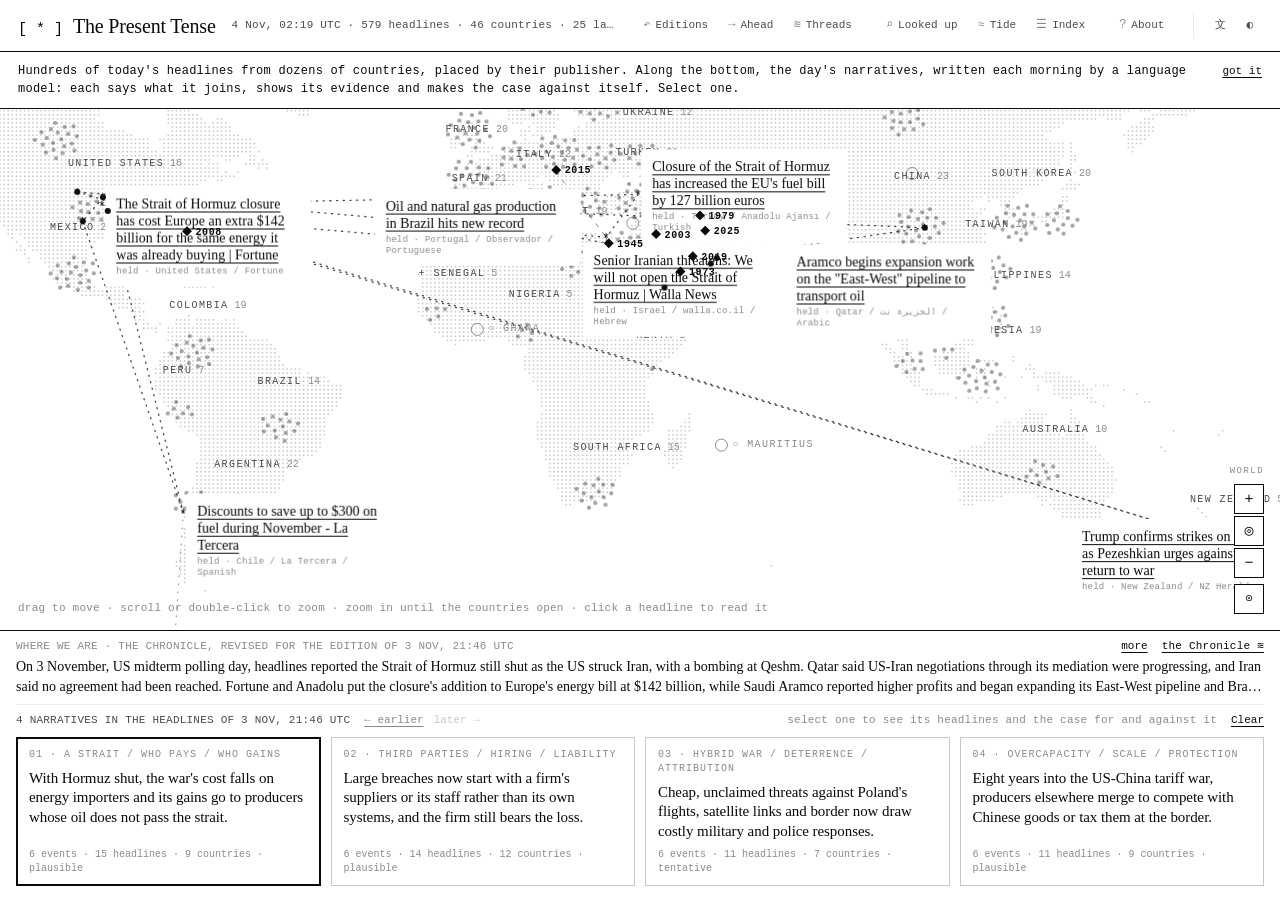
==== commit e1741474: "The phone's field: a diagram in the band, the headlines by country, pages that fit the screen On a p" ====
--- a/index.html
+++ b/index.html
@@ -185,6 +185,11 @@
   </div>
 </aside>
 
+<aside class="panel" id="places-panel" hidden aria-label="The headlines by country">
+  <div class="panel-top mono"><span>THE FIELD · BY COUNTRY</span><button class="close" data-close="places" aria-label="Close">×</button></div>
+  <div class="panel-body" id="places-body"></div>
+</aside>
+
 <aside class="panel" id="more-panel" hidden aria-label="More">
   <div class="panel-top mono"><span>MORE</span><button class="close" data-close="more" aria-label="Close">×</button></div>
   <div class="panel-body more-body" id="more-body">
--- a/style.css
+++ b/style.css
@@ -424,15 +424,18 @@
 /* Phone: the paper first, the field second. The narratives fill the screen as a list; the field is a band above them that
    opens to full height on a tap; a tab bar sits under the thumb; the drawer is a full-screen reader. */
 @media (max-width: 760px) {
-  :root { --mast-h: 48px; --drawer-w: 100%; --tabs-h: calc(50px + env(safe-area-inset-bottom, 0px)); --band-h: 34dvh; }
+  :root { --mast-h: 48px; --drawer-w: 100%; --tabs-h: calc(50px + env(safe-area-inset-bottom, 0px)); --band-h: 30dvh; }
   .mast { gap: 8px; padding: 0 12px; grid-template-columns: auto 1fr; }
   .mark .name { font-size: 17px; }
   .edition { display: none; }
   .tools { display: none; }
-  .first { flex-direction: column; gap: 6px; font-size: 13px; padding: 10px 14px; }
+  .first { position: static; flex-direction: column; gap: 6px; font-size: 13px; padding: 10px 12px; margin: 0 0 10px; border: 1px solid var(--ink); }
+  .first-text { line-height: 1.5; }
   .tip { display: none !important; }
   .skip { display: none; }
   .field { bottom: var(--tabs-h); }
+  /* the band is a diagram drawn on the canvas: the swarms, labels and moments wait until the field is opened */
+  body:not(.field-open) :is(.world, .labels) { display: none; }
   .bead.lit { width: 150px; font-size: 12px; }
   .bead.lit .m { display: none; }
   .hint { display: none; }
@@ -491,7 +494,10 @@
   .panel { top: var(--mast-h); bottom: var(--tabs-h); width: 100%; border-left: 0; animation: rise .32s var(--ease); }
   .panel-body { padding: 14px 16px 48px; }
   .card { left: 12px !important; right: 12px; top: auto !important; bottom: calc(var(--tabs-h) + 12px); width: auto; }
-  .bead { width: 180px; font-size: 14px; }
+  .bead { width: 150px; font-size: 13px; }
+  .world.near .bead:not(.lit) { width: 150px; }
+  .world.close .bead:not(.lit) { width: 220px; font-size: 16px; }
+  .world.near .bead.lit, .world.close .bead.lit { width: 150px; }
   /* the sheet of lit headlines over the open field */
   .sheet { display: none; position: fixed; left: 0; right: 0; bottom: var(--tabs-h); z-index: 21; background: var(--bg); border-top: 1px solid var(--ink); max-height: 60dvh; flex-direction: column; }
   body.field-open .sheet { display: flex; }
@@ -509,6 +515,22 @@
   .tab .g { font-size: 16px; line-height: 1; }
   .tab[aria-pressed="true"], .tab[aria-current="page"] { color: var(--ink); }
   .toast { top: auto; bottom: calc(var(--tabs-h) + 12px); }
+  /* the Field tab: the headlines by country */
+  .places-intro { font-size: 14px; line-height: 1.45; color: var(--ink-2); margin: 0 0 8px; }
+  .places-line { font-size: 15px; line-height: 1.35; margin: 4px 0 8px; }
+  .places-chips { margin: 0 0 6px; }
+  .places-list { list-style: none; margin: 0; padding: 0; }
+  .place { display: grid; grid-template-columns: 1fr auto; column-gap: 12px; align-items: baseline; width: 100%; text-align: left; padding: 11px 0 10px; border-top: 1px solid var(--ink-5); }
+  .place .name { font-family: var(--mono); font-size: 11px; letter-spacing: .14em; text-transform: uppercase; color: var(--ink); }
+  .place.in .name::before { content: "* "; letter-spacing: 0; }
+  .place .n { font-family: var(--mono); font-size: 11px; color: var(--ink-3); }
+  .place .bar { grid-column: 1 / -1; height: 2px; background: var(--ink-4); margin-top: 6px; min-width: 2px; }
+  .place.in .bar { background: var(--ink); }
+  .place .pubs { grid-column: 1 / -1; font-size: 12.5px; color: var(--ink-2); margin-top: 4px; line-height: 1.35; }
+  .places-silent { font-family: var(--mono); font-size: 10.5px; letter-spacing: .06em; color: var(--ink-3); line-height: 1.7; margin: 4px 0 4px; }
+  .places-note { font-size: 13px; color: var(--ink-3); line-height: 1.4; margin: 0; }
+  .places-foot { margin: 20px 0 0; }
+  .places-foot .text { font-size: 12px; }
 }
 
 /* Looked up: the second register */
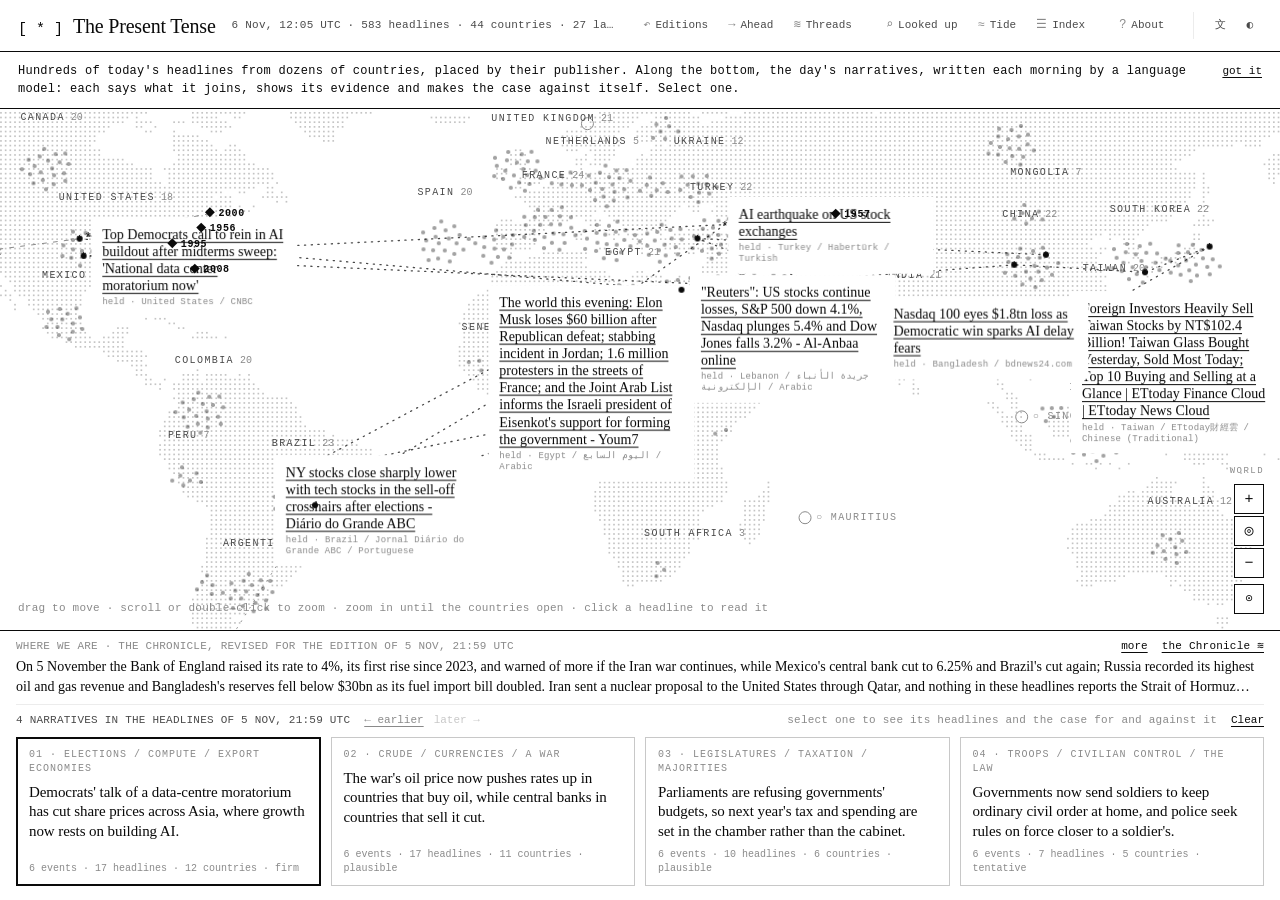
==== commit f7856500: "The walk's play moves on at once, paces each step to its length and shows its progress" ====
--- a/index.html
+++ b/index.html
@@ -75,6 +75,7 @@
   <button class="field-cover mono" id="field-cover" type="button" aria-label="Open the field of headlines"><span>open the field ↗</span></button>
   <button class="field-back mono" id="field-back" type="button">↓ narratives</button>
   <section class="walk" id="walk" hidden aria-label="Walking a narrative" aria-live="polite">
+    <div class="walk-bar" id="walk-bar" aria-hidden="true"></div>
     <div class="walk-top mono"><span id="walk-k"></span><span class="walk-ctl"><button class="text" id="walk-prev" type="button" aria-label="Previous step">←</button><button class="text" id="walk-play" type="button" aria-pressed="false" title="Step through on its own">play</button><button class="text" id="walk-next" type="button" aria-label="Next step">→</button><button class="text" id="walk-stop" type="button" aria-label="Stop walking">×</button></span></div>
     <p class="walk-h" id="walk-h"></p>
     <p class="walk-t" id="walk-t"></p>
--- a/style.css
+++ b/style.css
@@ -176,6 +176,7 @@
 #zoom-world { font-size: 12px; margin-top: 4px; }
 /* the walk: one step at a time through a narrative, the field moving with it */
 .walk { position: absolute; left: 18px; bottom: calc(var(--strip-h) + 16px); width: 440px; max-width: calc(100% - 36px); z-index: 16; background: var(--bg); border: 1px solid var(--ink); padding: 10px 14px 12px; box-shadow: 0 0 0 4px var(--bg); }
+.walk-bar { position: absolute; left: 0; top: 0; height: 2px; width: 0; background: var(--ink); }
 .walk-top { display: flex; justify-content: space-between; align-items: baseline; gap: 12px; color: var(--ink-3); }
 .walk-ctl { display: inline-flex; gap: 12px; }
 .walk-ctl .text[aria-pressed="true"] { color: var(--ink); }
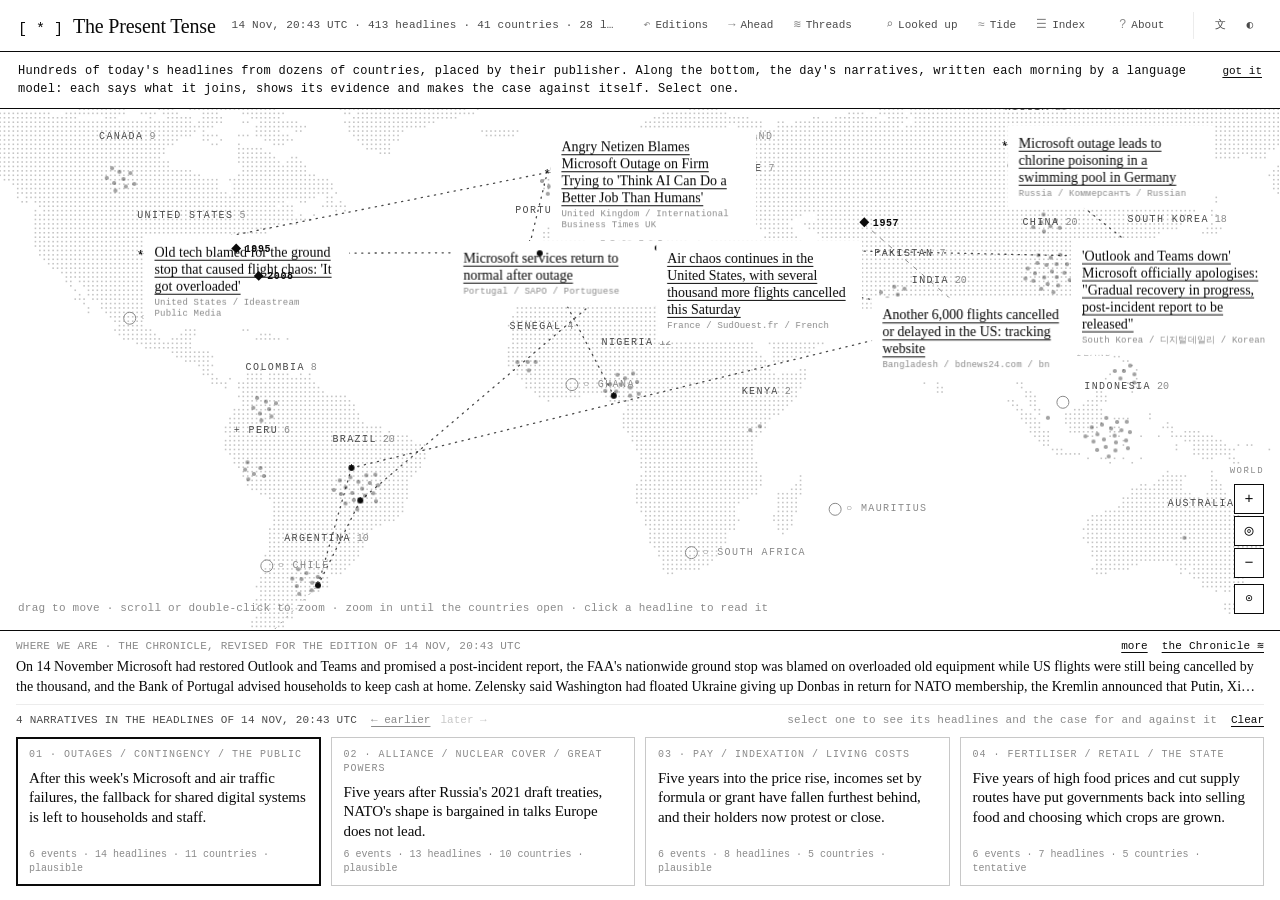
==== commit 5b48c335: "Resume stopped narratives and keep a notebook of what has been building (narrative-9)" ====
--- a/index.html
+++ b/index.html
@@ -164,7 +164,7 @@
     <p>The Present Tense gathers hundreds of headlines from publishers in dozens of countries and lays them out as a field, roughly by geography, each one a link to the original report. Once a day a language model reads the whole collection and writes, in plain language, three to five narratives: only the joins that hold, so a quiet day has fewer. A narrative is an idea that joins unlike events: a price in one country, a strike in a second, a court case in a third, that turn out to share a cause, a mechanism, an actor or a shape.</p>
     <p>The narrative is the idea; the headlines are its evidence; what it joins is listed at the top of each one. They are shown along the bottom of the page. Every edition is kept: <button class="tool-ref" data-open="editions" type="button"><span class="g" aria-hidden="true">↶</span>Editions</button> lists where we were, each narrative says what it continues from the edition before and what has changed, and the field can be stepped back to the headlines an earlier edition read. <a class="tool-ref" href="threads.html"><span class="g" aria-hidden="true">≋</span>Threads</a> draws the narratives across days and carries the Chronicle, a running account of where things stand by these headlines, revised after each edition.</p>
       <p><button class="tool-ref" data-open="attention" type="button"><span class="g" aria-hidden="true">⌕</span>Looked up</button> is a second register beside the headlines: yesterday's most-viewed Wikipedia articles in each of twenty-eight language editions, Bluesky's trending topics and the hashtags trending on a few Mastodon servers. It shows what people looked up and talked about against what publishers printed. It is context for the narratives, never evidence, and the model may mention it but cannot cite it.</p>
-      <p>"Walk this narrative", at the top of each one, steps through it a beat at a time with the field moving under it: the claim, each event and its headlines, each connection, each horizon back in time, and the case against. Each narrative says how firm it is: firm when the cause or actor is named in the headlines themselves, plausible when the join is a reading a careful reader could contest, tentative when the pattern may be an artefact of the sample or the day. Each also looks ahead, in a framed section apart from the evidence. It says what to watch for: one or two things that should follow, by a date, if its join is right. Later editions check them against their headlines, and <a class="tool-ref" href="ahead.html"><span class="g" aria-hidden="true">→</span>Ahead</a> keeps every one, kept, failed or still open, beside the firmness that was claimed. And it says where this goes: the past case the join most resembles and how that went, two or three paths it could take with one favoured, and where the decade points. That part is the writer's anticipation, drawn on what the model knows of history and politics and not only on the headlines, and the expectations are how the site holds it to account. The narratives are interpretations, not findings. Each one states a claim, shows which headlines it rests on, says what might connect them, and then sets out the strongest case against itself in a final section called <em>The case against</em>. Read both. The point is the argument, not the verdict.</p>
+      <p>"Walk this narrative", at the top of each one, steps through it a beat at a time with the field moving under it: the claim, each event and its headlines, each connection, each horizon back in time, and the case against. Each narrative says how firm it is: firm when the cause or actor is named in the headlines themselves, plausible when the join is a reading a careful reader could contest, tentative when the pattern may be an artefact of the sample or the day. Each also looks ahead, in a framed section apart from the evidence. It says what to watch for: one or two things that should follow, by a date, if its join is right. Later editions check them against their headlines, and <a class="tool-ref" href="ahead.html"><span class="g" aria-hidden="true">→</span>Ahead</a> keeps every one, kept, failed or still open, beside the firmness that was claimed. And it says where this goes: the past case the join most resembles and how that went, two or three paths it could take with one favoured, and where the decade points. That part is the writer's anticipation, drawn on what the model knows of history and politics and not only on the headlines, and the expectations are how the site holds it to account. Some things never lead a day, so the writer also keeps a notebook between editions of what keeps appearing in a few headlines at a time; <a class="tool-ref" href="ahead.html#building"><span class="g" aria-hidden="true">→</span>Ahead</a> shows what it is holding. When the days add up, a subject becomes a narrative that cites headlines from those earlier days with their dates, and a narrative can take up one that stopped some editions back and say what has happened since. The narratives are interpretations, not findings. Each one states a claim, shows which headlines it rests on, says what might connect them, and then sets out the strongest case against itself in a final section called <em>The case against</em>. Read both. The point is the argument, not the verdict.</p>
     <h3>Where we are, and the record</h3>
     <p>At the top of the narratives sits a paragraph from the Chronicle: where things stand today by these headlines, revised after every edition, with its threads as links into the narratives that continue them. The whole Chronicle, with every earlier version, is on <a href="threads.html#chronicle">Threads</a>. Beneath it is the record: with each revision the Chronicle's keeper writes one sentence saying what the day is in the longer story since 1945. Those sentences are added to and never revised, so over months they become a history of the present written as it happened, by a machine that is held to what it said.</p>
     <h3>What you are looking at</h3>
--- a/style.css
+++ b/style.css
@@ -794,3 +794,18 @@
   .ppath .pt, .ppath .ps { font-size: 16px; }
   .pcard-watch, .pcard-text { font-size: 16px; }
 }
+
+/* Ahead: what has been building. One entry per subject the notebook holds: fourteen day marks, filled where it was seen. */
+.building .bld { padding: 16px 0 14px; border-top: 1px solid var(--ink); }
+.building .bld-subject { font-family: var(--serif); font-size: 20px; line-height: 1.25; font-weight: 400; margin: 0 0 10px; }
+.building .bld-days { display: flex; gap: 5px; margin: 0 0 8px; }
+.building .bld-day { width: 11px; height: 11px; border: 1px solid var(--ink); border-radius: 50%; box-sizing: border-box; }
+.building .bld-day.on { background: var(--ink); }
+.building .bld-meta { font-size: 9px; letter-spacing: .14em; color: var(--ink-3); margin: 0 0 8px; }
+.building .bld-note { font-size: 15px; line-height: 1.45; color: var(--ink-2); margin: 0 0 8px; }
+.building .bld-heads summary { font-size: 9px; letter-spacing: .14em; color: var(--ink-3); cursor: pointer; padding: 2px 0 6px; }
+.building .bld-heads a, .building .bld-written { display: block; padding: 4px 0; text-decoration: none; color: var(--ink); }
+.building .bld-heads a .w, .building .bld-written .w { display: block; font-size: 9px; letter-spacing: .1em; color: var(--ink-3); text-transform: uppercase; }
+.building .bld-heads a .q, .building .bld-written .q { font-family: var(--serif); font-size: 15px; line-height: 1.35; }
+.building .bld-heads a:hover .q, .building .bld-written:hover .q { text-decoration: underline; }
+.building .bld-sect { margin: 22px 0 6px; }
